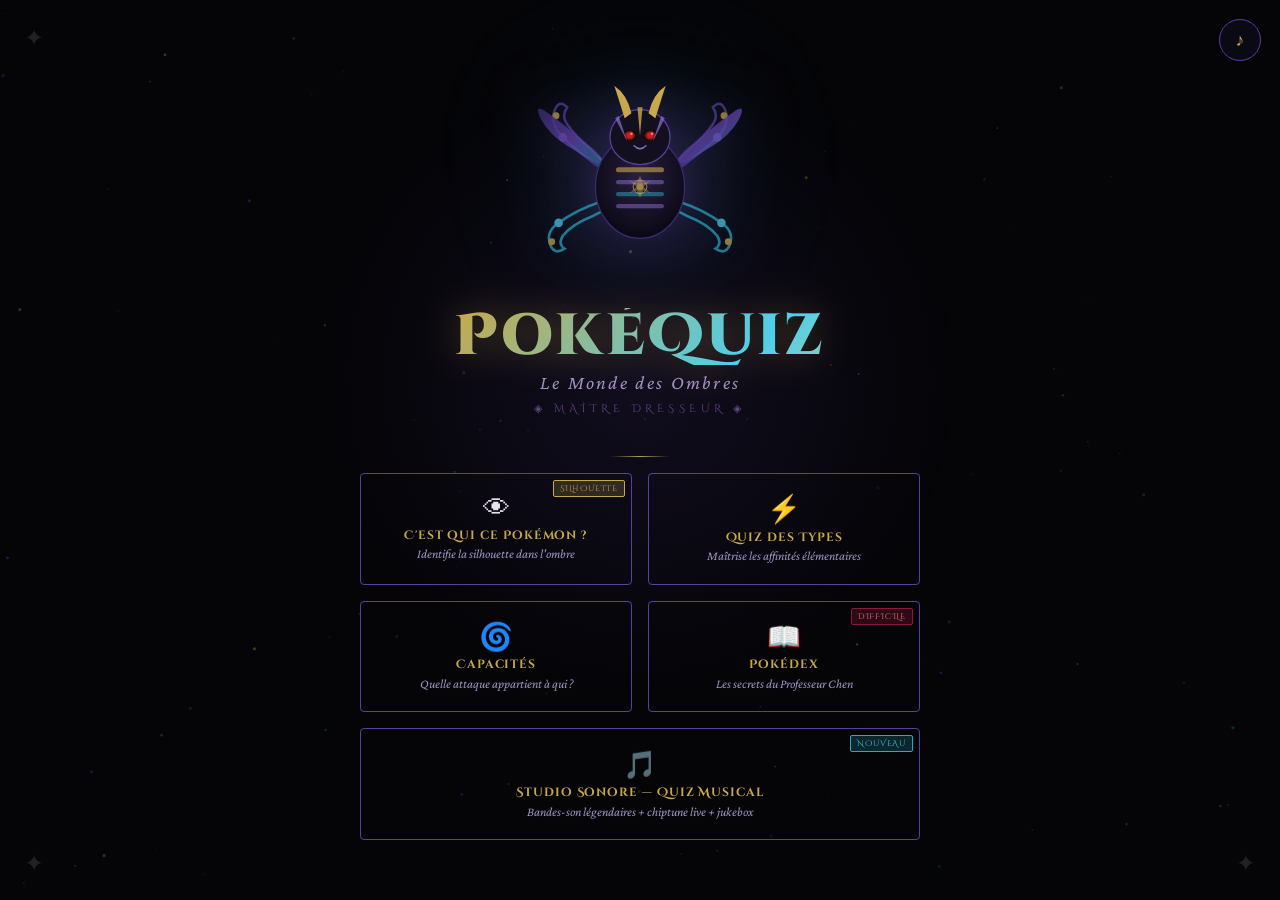
==== index.html @ bf040f32 "Ajout des records persistants (meilleurs scores en localStorage) Mémorise, par jeu et par mode, le m" ====
<!DOCTYPE html>
<html lang="fr">
<head>
<meta charset="UTF-8">
<meta name="viewport" content="width=device-width, initial-scale=1.0">
<title>PokéQuiz — Monde des Ombres</title>
<link rel="preconnect" href="https://fonts.googleapis.com"><link href="https://fonts.googleapis.com/css2?family=Cinzel+Decorative:wght@400;700;900&family=Crimson+Pro:ital,wght@0,300;0,400;0,600;1,300;1,400&display=swap" rel="stylesheet">
<style>
/* ============================================================
   PokéQuiz — Monde des Ombres · styles partagés (thème Giratina)
   ============================================================ */

:root{
  --void:#050508; --shadow-deep:#0a0a14; --shadow-mid:#121225; --shadow-light:#1e1e3a;
  --gira-gold:#c8a84b; --gira-gold-bright:#f0cc6e;
  --gira-purple:#5a3fa0; --gira-purple-bright:#8a6fd0;
  --gira-teal:#2aa8c4; --gira-teal-bright:#4fcfea;
  --gira-crimson:#8b1a3a;
  --text-primary:#e8e0f0; --text-secondary:#a090c0; --text-muted:#604880;
}
*{box-sizing:border-box;margin:0;padding:0}
body{background:var(--void);color:var(--text-primary);font-family:'Crimson Pro',Georgia,serif;overflow-x:hidden;min-height:100vh}
#void-canvas{position:fixed;inset:0;width:100%;height:100%;pointer-events:none;z-index:0;opacity:.6}
.screen{display:none;position:relative;z-index:1}
.screen.active{display:block}
a{color:var(--gira-teal-bright);text-decoration:none}

/* corners + sound toggle */
.menu-corner{position:fixed;font-size:1.5rem;opacity:.12;pointer-events:none;animation:cg 3s ease-in-out infinite;z-index:2}
@keyframes cg{0%,100%{opacity:.08}50%{opacity:.25}}
.menu-corner.tl{top:1.5rem;left:1.5rem}.menu-corner.tr{top:1.5rem;right:1.5rem;transform:scaleX(-1)}
.menu-corner.bl{bottom:1.5rem;left:1.5rem;transform:scaleY(-1)}.menu-corner.br{bottom:1.5rem;right:1.5rem;transform:scale(-1)}
.sound-toggle{position:fixed;top:1.2rem;right:1.2rem;z-index:50;background:var(--shadow-deep);border:1px solid var(--gira-purple);color:var(--gira-gold);width:42px;height:42px;border-radius:50%;cursor:pointer;font-size:1.1rem;display:flex;align-items:center;justify-content:center;transition:all .25s}
.sound-toggle:hover{border-color:var(--gira-gold);box-shadow:0 0 16px rgba(200,168,75,.3)}

/* typography helpers */
.menu-title{font-family:'Cinzel Decorative',serif;font-size:clamp(2rem,5vw,3.6rem);font-weight:900;text-align:center;position:relative;z-index:2;line-height:1;letter-spacing:.05em;background:linear-gradient(135deg,var(--gira-gold) 0%,var(--gira-teal-bright) 40%,var(--gira-gold-bright) 70%,var(--gira-purple-bright) 100%);-webkit-background-clip:text;-webkit-text-fill-color:transparent;background-clip:text;filter:drop-shadow(0 0 20px rgba(200,168,75,.4));animation:shimmer 3s linear infinite;background-size:200% 200%}
@keyframes shimmer{0%{background-position:0% 50%}50%{background-position:100% 50%}100%{background-position:0% 50%}}
.menu-subtitle{font-style:italic;font-size:1.2rem;color:var(--text-secondary);text-align:center;margin-top:.4rem;margin-bottom:.5rem;position:relative;z-index:2;letter-spacing:.12em}
.menu-runes{font-family:'Cinzel Decorative',serif;font-size:.7rem;color:var(--text-muted);letter-spacing:.4em;text-transform:uppercase;margin-bottom:1.5rem;position:relative;z-index:2;animation:rune 4s ease-in-out infinite}
@keyframes rune{0%,100%{opacity:.4}50%{opacity:.9}}
.sec-title{font-family:'Cinzel Decorative',serif;font-size:.7rem;letter-spacing:.3em;color:var(--text-muted);text-transform:uppercase;text-align:center;margin-bottom:.4rem}
.sec-head{font-family:'Cinzel Decorative',serif;font-size:clamp(1.4rem,3vw,2rem);font-weight:700;text-align:center;color:var(--text-primary);margin-bottom:.4rem}
.sec-sub{font-style:italic;color:var(--text-secondary);text-align:center;margin-bottom:1.6rem;font-size:1rem;max-width:560px;margin-left:auto;margin-right:auto}
.sep{width:60px;height:1px;background:linear-gradient(90deg,transparent,var(--gira-gold),transparent);margin:1rem auto}

/* halo */
.menu-halo{position:fixed;top:42%;left:50%;transform:translate(-50%,-50%);width:640px;height:640px;max-width:95vw;background:radial-gradient(ellipse,rgba(90,63,160,.15) 0%,rgba(5,5,8,0) 70%);pointer-events:none;z-index:0;animation:halo 4s ease-in-out infinite}
@keyframes halo{0%,100%{opacity:.6;transform:translate(-50%,-50%) scale(1)}50%{opacity:1;transform:translate(-50%,-50%) scale(1.08)}}
.float{animation:float 6s ease-in-out infinite}
@keyframes float{0%,100%{transform:translateY(0)}50%{transform:translateY(-18px)}}

/* hub menu grid */
#screen-menu{min-height:100vh;display:flex;flex-direction:column;align-items:center;justify-content:center;padding:2rem 1rem}
.giratina-wrap{position:relative;z-index:2;width:240px;height:240px;margin-bottom:.5rem;filter:drop-shadow(0 0 30px rgba(90,63,160,.5)) drop-shadow(0 0 60px rgba(42,168,196,.2))}
.menu-grid{display:grid;grid-template-columns:repeat(2,1fr);gap:1rem;width:100%;max-width:560px;position:relative;z-index:2}
.menu-btn{position:relative;display:block;background:transparent;border:1px solid var(--gira-purple);border-radius:4px;padding:1.2rem 1rem;cursor:pointer;overflow:hidden;transition:all .3s;text-align:center;color:inherit}
.menu-btn::before{content:'';position:absolute;inset:0;background:linear-gradient(135deg,var(--gira-purple),var(--gira-teal));opacity:0;transition:opacity .3s}
.menu-btn::after{content:'';position:absolute;top:0;left:-100%;width:100%;height:100%;background:linear-gradient(90deg,transparent,rgba(200,168,75,.15),transparent);transition:left .5s}
.menu-btn:hover::before{opacity:.15}.menu-btn:hover::after{left:100%}
.menu-btn:hover{border-color:var(--gira-gold);transform:translateY(-3px);box-shadow:0 8px 30px rgba(90,63,160,.4),0 0 20px rgba(200,168,75,.2)}
.menu-btn .pic{font-size:1.7rem;position:relative;z-index:1;display:block;margin-bottom:.3rem}
.menu-btn .bn{font-family:'Cinzel Decorative',serif;font-size:.72rem;font-weight:700;letter-spacing:.08em;color:var(--gira-gold);position:relative;z-index:1;display:block}
.menu-btn .bd{font-size:.8rem;color:var(--text-secondary);font-style:italic;position:relative;z-index:1;line-height:1.3;display:block;margin-top:.2rem}
.menu-btn .badge{position:absolute;top:6px;right:6px;font-family:'Cinzel Decorative',serif;font-size:.5rem;letter-spacing:.1em;padding:2px 6px;border-radius:2px;z-index:2}
.badge-new{background:rgba(200,168,75,.2);color:var(--gira-gold);border:.5px solid var(--gira-gold)}
.badge-hard{background:rgba(139,26,58,.3);color:#ff8080;border:.5px solid var(--gira-crimson)}
.badge-music{background:rgba(42,168,196,.2);color:var(--gira-teal-bright);border:.5px solid var(--gira-teal)}
.menu-rec{display:block;margin-top:.5rem;font-family:'Cinzel Decorative',serif;font-size:.55rem;letter-spacing:.05em;color:var(--gira-gold);opacity:.85;position:relative;z-index:1}
.menu-reset{margin-top:1.4rem;font-family:'Cinzel Decorative',serif;font-size:.55rem;letter-spacing:.12em;color:var(--text-muted);background:none;border:none;cursor:pointer;text-transform:uppercase;transition:color .25s}
.menu-reset:hover{color:#ff8080}

/* app container (each game) */
#app{position:relative;z-index:1}

/* start / select screen */
.start-wrap{min-height:100vh;display:flex;flex-direction:column;align-items:center;justify-content:center;padding:2rem 1rem}
.mode-cards{display:grid;grid-template-columns:repeat(auto-fit,minmax(180px,1fr));gap:1rem;width:100%;max-width:780px;margin-bottom:1.5rem}
.mode-card{background:var(--shadow-deep);border:1px solid var(--shadow-light);border-radius:6px;padding:1.4rem;cursor:pointer;transition:all .3s;text-align:center;position:relative;overflow:hidden}
.mode-card:hover{border-color:var(--gira-purple-bright);transform:translateY(-4px);box-shadow:0 10px 30px rgba(90,63,160,.4)}
.mode-card.infinite{border-color:var(--gira-gold)}.mode-card.infinite:hover{box-shadow:0 10px 30px rgba(200,168,75,.4)}
.mode-card.survie{border-color:var(--gira-crimson)}.mode-card.survie:hover{box-shadow:0 10px 30px rgba(139,26,58,.4)}
.mode-card .mi{font-size:2.2rem;margin-bottom:.4rem;display:block}
.mode-card .mn{font-family:'Cinzel Decorative',serif;font-size:.76rem;font-weight:700;color:var(--gira-gold);letter-spacing:.06em;margin-bottom:.4rem}
.mode-card .md{font-size:.85rem;color:var(--text-secondary);font-style:italic;line-height:1.4}
.mode-card .mrec{margin-top:.7rem;padding-top:.6rem;border-top:.5px solid rgba(200,168,75,.18);font-family:'Cinzel Decorative',serif;font-size:.56rem;letter-spacing:.04em;color:var(--gira-gold);opacity:.9}
.mode-card .mrec-empty{color:var(--text-muted);opacity:.7}

/* game screen */
.game-wrap{min-height:100vh;padding:1.5rem 1rem;max-width:720px;margin:0 auto}
.game-header{display:flex;align-items:center;justify-content:space-between;margin-bottom:1.2rem;padding-bottom:1rem;border-bottom:.5px solid var(--gira-purple);flex-wrap:wrap;gap:.6rem}
.back-btn{background:transparent;border:.5px solid var(--text-muted);color:var(--text-secondary);padding:.4rem .9rem;border-radius:3px;cursor:pointer;font-family:'Crimson Pro',serif;font-size:.9rem;transition:all .2s}
.back-btn:hover{border-color:var(--gira-gold);color:var(--gira-gold)}
.game-info{display:flex;gap:1.1rem;align-items:center;flex-wrap:wrap}
.chip{font-family:'Cinzel Decorative',serif;font-size:.55rem;letter-spacing:.1em;color:var(--text-secondary)}
.chip span{display:block;font-size:1.05rem;color:var(--gira-gold);margin-top:2px}
.chip.lives span{color:#ff7a7a}
.chip.timer span{color:var(--gira-teal-bright)}
.streak-badge{display:inline-flex;align-items:center;gap:.3rem;padding:.25rem .6rem;border-radius:20px;background:rgba(200,168,75,.1);border:.5px solid rgba(200,168,75,.3);font-family:'Cinzel Decorative',serif;font-size:.55rem;color:var(--gira-gold);letter-spacing:.08em}
.progress-wrap{width:100%;height:3px;background:var(--shadow-light);border-radius:2px;margin-bottom:1.4rem;overflow:hidden}
.progress-fill{height:100%;background:linear-gradient(90deg,var(--gira-purple),var(--gira-teal));border-radius:2px;transition:width .4s cubic-bezier(.4,0,.2,1)}
.progress-fill.timer{background:linear-gradient(90deg,var(--gira-teal),var(--gira-gold));transition:width 1s linear}

/* question card */
.q-card{background:var(--shadow-deep);border:1px solid var(--shadow-light);border-radius:6px;padding:2rem 1.5rem;margin-bottom:1.5rem;position:relative;overflow:hidden;animation:cardin .4s ease-out}
@keyframes cardin{from{opacity:0;transform:translateY(10px)}to{opacity:1;transform:translateY(0)}}
.q-card::before{content:'';position:absolute;top:0;left:0;right:0;height:2px;background:linear-gradient(90deg,var(--gira-purple),var(--gira-teal),var(--gira-gold))}
.q-badge{display:inline-flex;align-items:center;gap:.5rem;padding:.3rem .8rem;border-radius:3px;font-size:.72rem;font-family:'Cinzel Decorative',serif;letter-spacing:.06em;margin-bottom:1rem}
.q-tlabel{font-size:.72rem;color:var(--text-muted);font-style:italic;letter-spacing:.1em;margin-bottom:.8rem}
.q-text{font-size:1.3rem;font-weight:600;line-height:1.5;color:var(--text-primary);margin-bottom:.4rem}

/* sprite stage */
.q-sprite-stage{display:flex;align-items:center;justify-content:center;min-height:160px;margin:.6rem auto}
.q-sprite{width:160px;height:160px;object-fit:contain;image-rendering:auto;filter:drop-shadow(0 0 18px rgba(90,63,160,.6));transition:filter .6s,transform .6s}
.q-sprite.silhouette{filter:brightness(0) saturate(0) drop-shadow(0 0 14px rgba(90,63,160,.7))}
.q-sprite.reveal{animation:reveal .7s ease-out}
@keyframes reveal{0%{transform:scale(.7) rotate(-6deg);filter:brightness(2) drop-shadow(0 0 30px var(--gira-gold))}100%{transform:scale(1) rotate(0);filter:drop-shadow(0 0 18px rgba(90,63,160,.6))}}

/* music */
.music-stage{display:flex;flex-direction:column;align-items:center;gap:1rem;margin:1rem auto}
.equalizer{display:flex;align-items:flex-end;gap:4px;height:64px}
.equalizer .bar{width:6px;background:linear-gradient(to top,var(--gira-purple),var(--gira-teal-bright));border-radius:3px 3px 0 0;height:10px;transition:height .12s ease}
.play-track-btn{background:transparent;border:1px solid var(--gira-teal);color:var(--gira-teal-bright);padding:.5rem 1.2rem;border-radius:4px;cursor:pointer;font-family:'Cinzel Decorative',serif;font-size:.65rem;letter-spacing:.12em;transition:all .25s}
.play-track-btn:hover{background:rgba(42,168,196,.1);box-shadow:0 0 16px rgba(42,168,196,.3)}

/* answers */
.answers-grid{display:grid;grid-template-columns:1fr 1fr;gap:.8rem}
.answer-btn{background:var(--shadow-mid);border:1px solid var(--shadow-light);border-radius:4px;padding:.9rem 1rem;cursor:pointer;text-align:left;transition:all .25s;font-family:'Crimson Pro',serif;font-size:1rem;color:var(--text-primary);position:relative;overflow:hidden}
.answer-btn .al{font-family:'Cinzel Decorative',serif;font-size:.6rem;color:var(--text-muted);display:block;margin-bottom:3px;letter-spacing:.1em}
.answer-btn:hover:not(:disabled){border-color:var(--gira-purple-bright);background:rgba(90,63,160,.15);transform:translateY(-2px);box-shadow:0 4px 20px rgba(90,63,160,.3)}
.answer-btn.correct{border-color:var(--gira-teal);background:rgba(42,168,196,.15);box-shadow:0 0 20px rgba(42,168,196,.4)}
.answer-btn.wrong{border-color:var(--gira-crimson);background:rgba(139,26,58,.2);box-shadow:0 0 20px rgba(139,26,58,.3)}
.answer-btn:disabled{cursor:default}

/* hint + feedback + next */
.hint-row{margin-top:1rem;display:flex;justify-content:center}
.hint-btn{background:transparent;border:1px dashed var(--gira-purple-bright);color:var(--gira-purple-bright);padding:.45rem 1rem;border-radius:4px;cursor:pointer;font-family:'Cinzel Decorative',serif;font-size:.6rem;letter-spacing:.1em;transition:all .25s}
.hint-btn:hover{background:rgba(138,111,208,.12)}
.hint-text{margin-top:.8rem;text-align:center;font-style:italic;color:var(--gira-purple-bright);font-size:.95rem}
.feedback{min-height:50px;padding:1rem;border-radius:4px;margin-top:1rem;display:none;animation:cardin .3s ease-out}
.feedback.correct{display:block;background:rgba(42,168,196,.08);border:1px solid rgba(42,168,196,.3);color:var(--gira-teal-bright)}
.feedback.wrong{display:block;background:rgba(139,26,58,.08);border:1px solid rgba(139,26,58,.3);color:#ff9090}
.feedback .fl{font-family:'Cinzel Decorative',serif;font-size:.62rem;letter-spacing:.15em;margin-bottom:.4rem;display:block}
.feedback .ft{font-size:.95rem;line-height:1.5}
.next-btn{display:none;width:100%;margin-top:1rem;background:transparent;border:1px solid var(--gira-gold);color:var(--gira-gold);padding:.8rem;border-radius:4px;cursor:pointer;font-family:'Cinzel Decorative',serif;font-size:.72rem;letter-spacing:.15em;transition:all .25s}
.next-btn:hover{background:rgba(200,168,75,.1);box-shadow:0 0 20px rgba(200,168,75,.2)}

/* results */
.results-wrap{min-height:100vh;display:flex;flex-direction:column;align-items:center;justify-content:center;padding:2rem 1rem;text-align:center}
.orb{width:140px;height:140px;border-radius:50%;border:2px solid var(--gira-gold);display:flex;flex-direction:column;align-items:center;justify-content:center;margin:0 auto 1.5rem;animation:orb 2s ease-in-out infinite;box-shadow:0 0 40px rgba(200,168,75,.3),inset 0 0 30px rgba(90,63,160,.3)}
@keyframes orb{0%,100%{box-shadow:0 0 40px rgba(200,168,75,.3),inset 0 0 30px rgba(90,63,160,.3)}50%{box-shadow:0 0 60px rgba(200,168,75,.5),inset 0 0 40px rgba(90,63,160,.5)}}
.orb .big{font-family:'Cinzel Decorative',serif;font-size:2.6rem;font-weight:900;color:var(--gira-gold-bright);line-height:1}
.orb .sub{font-size:.65rem;color:var(--text-muted);letter-spacing:.15em;font-family:'Cinzel Decorative',serif}
.res-title{font-family:'Cinzel Decorative',serif;font-size:1.5rem;font-weight:700;color:var(--text-primary);margin-bottom:.5rem}
.res-flavor{font-style:italic;color:var(--text-secondary);font-size:1rem;margin-bottom:2rem;max-width:420px}
.res-break{display:flex;gap:1.8rem;justify-content:center;margin-bottom:2rem;flex-wrap:wrap}
.bi{text-align:center}.bi .num{font-family:'Cinzel Decorative',serif;font-size:1.8rem;display:block}
.bi .lbl{font-size:.7rem;color:var(--text-muted);letter-spacing:.12em;font-family:'Cinzel Decorative',serif}
.rec-new{display:inline-block;font-family:'Cinzel Decorative',serif;font-size:.5rem;letter-spacing:.06em;color:var(--gira-gold);vertical-align:middle}
.rec-line{font-size:.85rem;color:var(--text-secondary);font-style:italic;margin:-1rem 0 1.8rem;max-width:480px;line-height:1.5}
.rec-bravo{color:var(--gira-gold-bright);font-family:'Cinzel Decorative',serif;font-style:normal;font-size:.7rem;letter-spacing:.08em;animation:rune 1.6s ease-in-out infinite}
.res-btns{display:flex;gap:.8rem;flex-wrap:wrap;justify-content:center}
.res-btn{padding:.8rem 1.6rem;border-radius:4px;cursor:pointer;font-family:'Cinzel Decorative',serif;font-size:.62rem;letter-spacing:.12em;transition:all .25s;text-decoration:none;display:inline-block}
.res-btn.primary{background:var(--gira-purple);border:1px solid var(--gira-purple-bright);color:var(--text-primary)}
.res-btn.primary:hover{background:var(--gira-purple-bright);box-shadow:0 0 20px rgba(138,111,208,.5)}
.res-btn.secondary{background:transparent;border:1px solid var(--text-muted);color:var(--text-secondary)}
.res-btn.secondary:hover{border-color:var(--gira-gold);color:var(--gira-gold)}

/* sparkles */
.sparkles{position:fixed;inset:0;pointer-events:none;z-index:100}
.sparkle{position:absolute;width:4px;height:4px;border-radius:50%;animation:spk .8s ease-out forwards}
@keyframes spk{0%{transform:scale(1) translate(0,0);opacity:1}100%{transform:scale(0) translate(var(--tx),var(--ty));opacity:0}}

/* type chips (type game) */
.type-chip{display:inline-block;padding:.25rem .7rem;border-radius:20px;font-size:.7rem;font-family:'Cinzel Decorative',serif;letter-spacing:.05em;margin:.15rem}
.type-ref{max-width:560px;margin:0 auto 1rem;text-align:center;line-height:2}

/* jukebox (music game) */
.jukebox{display:flex;flex-wrap:wrap;gap:.6rem;justify-content:center;margin:1rem auto;max-width:520px}
.juke-btn{background:var(--shadow-mid);border:1px solid var(--gira-purple);color:var(--text-primary);padding:.5rem 1rem;border-radius:4px;cursor:pointer;font-family:'Cinzel Decorative',serif;font-size:.6rem;letter-spacing:.08em;transition:all .25s}
.juke-btn:hover{border-color:var(--gira-teal);color:var(--gira-teal-bright)}
.juke-btn.active{border-color:var(--gira-gold);color:var(--gira-gold);box-shadow:0 0 14px rgba(200,168,75,.25)}

@media (max-width:520px){.answers-grid{grid-template-columns:1fr}.menu-grid{grid-template-columns:1fr;max-width:320px}}
</style>
</head>
<body>
<div id="screen-menu" class="screen active">
  <div class="menu-halo"></div>
  <div class="giratina-wrap float">
    <svg viewBox="0 0 280 280" xmlns="http://www.w3.org/2000/svg">
      <defs>
        <radialGradient id="gg" cx="50%" cy="50%" r="50%"><stop offset="0%" stop-color="#5a3fa0" stop-opacity=".3"/><stop offset="100%" stop-color="#050508" stop-opacity="0"/></radialGradient>
        <radialGradient id="bg" cx="50%" cy="40%" r="60%"><stop offset="0%" stop-color="#2a2040"/><stop offset="100%" stop-color="#0a0814"/></radialGradient>
        <linearGradient id="wg" x1="0%" y1="0%" x2="100%" y2="100%"><stop offset="0%" stop-color="#3a2a70"/><stop offset="50%" stop-color="#5a3fa0"/><stop offset="100%" stop-color="#2aa8c4" stop-opacity=".5"/></linearGradient>
      </defs>
      <ellipse cx="140" cy="155" rx="90" ry="70" fill="url(#gg)"/>
      <g opacity=".7">
        <path d="M100 130 Q70 110 50 90 Q35 75 40 60 Q45 45 55 55 Q48 65 55 75 Q65 90 85 105 Q100 120 105 135" fill="none" stroke="#5a3fa0" stroke-width="3" stroke-linecap="round"/>
        <circle cx="50" cy="90" r="5" fill="#8a6fd0"/><circle cx="42" cy="65" r="4" fill="#c8a84b"/>
        <path d="M180 130 Q210 110 230 90 Q245 75 240 60 Q235 45 225 55 Q232 65 225 75 Q215 90 195 105 Q180 120 175 135" fill="none" stroke="#5a3fa0" stroke-width="3" stroke-linecap="round"/>
        <circle cx="230" cy="90" r="5" fill="#8a6fd0"/><circle cx="238" cy="65" r="4" fill="#c8a84b"/>
        <path d="M95 165 Q65 175 45 190 Q30 200 35 215 Q40 228 52 220 Q44 215 50 205 Q60 192 85 182 Q105 173 108 163" fill="none" stroke="#2aa8c4" stroke-width="3" stroke-linecap="round"/>
        <circle cx="45" cy="190" r="5" fill="#4fcfea"/><circle cx="37" cy="212" r="4" fill="#c8a84b"/>
        <path d="M185 165 Q215 175 235 190 Q250 200 245 215 Q240 228 228 220 Q236 215 230 205 Q220 192 195 182 Q175 173 172 163" fill="none" stroke="#2aa8c4" stroke-width="3" stroke-linecap="round"/>
        <circle cx="235" cy="190" r="5" fill="#4fcfea"/><circle cx="243" cy="212" r="4" fill="#c8a84b"/>
      </g>
      <path d="M100 120 Q60 80 30 60 Q15 50 25 70 Q35 88 55 100 Q80 115 105 130" fill="url(#wg)" opacity=".8"/>
      <path d="M180 120 Q220 80 250 60 Q265 50 255 70 Q245 88 225 100 Q200 115 175 130" fill="url(#wg)" opacity=".8"/>
      <ellipse cx="140" cy="148" rx="52" ry="60" fill="url(#bg)"/>
      <ellipse cx="140" cy="148" rx="52" ry="60" fill="none" stroke="#3a2a70" stroke-width="1.5"/>
      <rect x="112" y="125" width="56" height="6" rx="3" fill="#c8a84b" opacity=".6"/>
      <rect x="112" y="140" width="56" height="5" rx="2.5" fill="#8a6fd0" opacity=".5"/>
      <rect x="112" y="154" width="56" height="5" rx="2.5" fill="#2aa8c4" opacity=".5"/>
      <rect x="112" y="168" width="56" height="5" rx="2.5" fill="#8a6fd0" opacity=".5"/>
      <ellipse cx="140" cy="90" rx="35" ry="32" fill="#12101e"/>
      <ellipse cx="140" cy="90" rx="35" ry="32" fill="none" stroke="#5a3fa0" stroke-width="1.5"/>
      <path d="M122 68 Q115 45 110 30 Q125 40 130 62" fill="#c8a84b"/>
      <path d="M158 68 Q165 45 170 30 Q155 40 150 62" fill="#c8a84b"/>
      <ellipse cx="128" cy="88" rx="9" ry="7" fill="#1a0a08"/><ellipse cx="152" cy="88" rx="9" ry="7" fill="#1a0a08"/>
      <ellipse cx="128" cy="88" rx="6" ry="5" fill="#8b1a1a"/><ellipse cx="152" cy="88" rx="6" ry="5" fill="#8b1a1a"/>
      <ellipse cx="128" cy="88" rx="3.5" ry="3" fill="#cc2020"/><ellipse cx="152" cy="88" rx="3.5" ry="3" fill="#cc2020"/>
      <circle cx="130" cy="86" r="1.5" fill="#ff8080"/><circle cx="154" cy="86" r="1.5" fill="#ff8080"/>
      <path d="M133 100 Q140 107 147 100" fill="none" stroke="#8a6fd0" stroke-width="1.5" stroke-linecap="round"/>
      <path d="M140 88 L137 55 L143 55 Z" fill="#c8a84b" opacity=".8"/>
      <path d="M155 95 L165 65 L169 68 Z" fill="#8a6fd0" opacity=".7"/>
      <path d="M125 95 L115 65 L111 68 Z" fill="#8a6fd0" opacity=".7"/>
      <circle cx="140" cy="148" r="8" fill="none" stroke="#c8a84b" stroke-width="1" opacity=".8"/>
      <circle cx="140" cy="148" r="4" fill="#c8a84b" opacity=".6"/>
      <path d="M136 144 L140 135 L144 144 L153 140 L144 148 L153 156 L144 152 L140 161 L136 152 L127 156 L136 148 L127 140 Z" fill="#c8a84b" opacity=".4"/>
    </svg>
  </div>
  <h1 class="menu-title">PokéQuiz</h1>
  <p class="menu-subtitle">Le Monde des Ombres</p>
  <div class="menu-runes">&#9672; Maître Dresseur &#9672;</div>
  <div class="sep"></div>
  <div class="menu-grid">
    <a class="menu-btn" href="jeu-silhouette.html"><span class="badge badge-new">SILHOUETTE</span><span class="pic">&#128065;</span><span class="bn">C'est qui ce Pokémon ?</span><span class="bd">Identifie la silhouette dans l'ombre</span></a>
    <a class="menu-btn" href="jeu-types.html"><span class="pic">&#9889;</span><span class="bn">Quiz des Types</span><span class="bd">Maîtrise les affinités élémentaires</span></a>
    <a class="menu-btn" href="jeu-capacites.html"><span class="pic">&#127744;</span><span class="bn">Capacités</span><span class="bd">Quelle attaque appartient à qui ?</span></a>
    <a class="menu-btn" href="jeu-pokedex.html"><span class="badge badge-hard">DIFFICILE</span><span class="pic">&#128214;</span><span class="bn">Pokédex</span><span class="bd">Les secrets du Professeur Chen</span></a>
    <a class="menu-btn" href="jeu-musique.html" style="grid-column:1 / -1"><span class="badge badge-music">NOUVEAU</span><span class="pic">&#127925;</span><span class="bn">Studio Sonore — Quiz Musical</span><span class="bd">Bandes-son légendaires + chiptune live + jukebox</span></a>
  </div>
</div>
<script>
/* ============================================================
   PokéQuiz — Monde des Ombres · couche partagée
   Données, audio chiptune, particules, helpers, moteur de quiz
   ============================================================ */

/* ---------- décor commun (corners + particules + bouton son) ---------- */
(function decor(){
  function add(){
    if(!document.querySelector('.menu-corner')){
      ['tl','tr','bl','br'].forEach(p=>{const d=document.createElement('div');d.className='menu-corner '+p;d.innerHTML='&#10022;';document.body.appendChild(d);});
    }
    if(!document.getElementById('void-canvas')){
      const c=document.createElement('canvas');c.id='void-canvas';document.body.prepend(c);
    }
    if(!document.getElementById('sparkles')){
      const s=document.createElement('div');s.className='sparkles';s.id='sparkles';document.body.appendChild(s);
    }
    if(!document.getElementById('sound-toggle')){
      const b=document.createElement('button');b.className='sound-toggle';b.id='sound-toggle';b.title='Activer/couper le son';b.innerHTML='&#9834;';
      document.body.appendChild(b);
      b.addEventListener('click',()=>{const on=!Audio8.isEnabled();Audio8.setEnabled(on);b.innerHTML=on?'&#9834;':'&#128263;';b.style.opacity=on?'1':'.5';});
    }
    initParticles();
  }
  function initParticles(){
    const c=document.getElementById('void-canvas');if(!c)return;const x=c.getContext('2d');let P=[];
    function rs(){c.width=innerWidth;c.height=innerHeight;}rs();addEventListener('resize',rs);
    for(let i=0;i<110;i++)P.push({x:Math.random()*innerWidth,y:Math.random()*innerHeight,r:Math.random()*1.5+.2,vx:(Math.random()-.5)*.15,vy:(Math.random()-.5)*.15,a:Math.random()*.5+.1,col:Math.random()>.6?'#5a3fa0':Math.random()>.5?'#2aa8c4':'#c8a84b'});
    (function loop(){x.clearRect(0,0,c.width,c.height);P.forEach(p=>{p.x+=p.vx;p.y+=p.vy;if(p.x<0)p.x=c.width;if(p.x>c.width)p.x=0;if(p.y<0)p.y=c.height;if(p.y>c.height)p.y=0;x.beginPath();x.arc(p.x,p.y,p.r,0,7);x.fillStyle=p.col;x.globalAlpha=p.a;x.fill();});x.globalAlpha=1;requestAnimationFrame(loop);})();
  }
  if(document.readyState==='loading')document.addEventListener('DOMContentLoaded',add);else add();
})();

/* ============================================================
   AUDIO — synthé chiptune (mélodies ORIGINALES, Web Audio API)
   ============================================================ */
const Audio8=(function(){
  let ctx=null,master=null,enabled=true,loopTimer=null,playing=null;
  const N={C3:130.81,D3:146.83,E3:164.81,F3:174.61,G3:196,A3:220,B3:246.94,
    C4:261.63,D4:293.66,E4:329.63,F4:349.23,G4:392,A4:440,B4:493.88,
    C5:523.25,D5:587.33,E5:659.25,F5:698.46,G5:783.99,A5:880,B5:987.77,R:0};
  function init(){if(ctx)return;const AC=window.AudioContext||window.webkitAudioContext;ctx=new AC();master=ctx.createGain();master.gain.value=.16;master.connect(ctx.destination);}
  function tone(f,start,dur,type,vol){if(!f)return;const o=ctx.createOscillator(),g=ctx.createGain();o.type=type||'square';o.frequency.value=f;g.gain.setValueAtTime(0,start);g.gain.linearRampToValueAtTime(vol||.5,start+.01);g.gain.exponentialRampToValueAtTime(.001,start+dur);o.connect(g);g.connect(master);o.start(start);o.stop(start+dur+.02);}
  const SONGS={
    distortion:{mood:"Monde Distorsion (mystérieux)",tempo:.16,
      lead:[["A3",1],["C4",1],["E4",1],["A4",1],["G4",1],["E4",1],["C4",2],["F3",1],["A3",1],["C4",1],["F4",1],["E4",1],["C4",1],["A3",2],["G3",1],["B3",1],["D4",1],["G4",1],["F4",1],["D4",1],["B3",2],["E4",1],["D4",1],["C4",1],["B3",1],["A3",2],["R",1]],
      bass:[["A3",2],["A3",2],["F3",2],["F3",2],["G3",2],["G3",2],["E3",2],["E3",2]]},
    route:{mood:"Route (exploration)",tempo:.13,
      lead:[["C5",1],["E5",1],["G5",1],["E5",1],["C5",1],["D5",1],["E5",2],["F5",1],["E5",1],["D5",1],["C5",1],["D5",2],["R",1],["G4",1],["A4",1],["B4",1],["C5",1],["D5",1],["E5",1],["C5",2],["G5",2],["R",1]],
      bass:[["C4",2],["G3",2],["A3",2],["F3",2],["C4",2],["G3",2],["C4",2],["G3",2]]},
    battle:{mood:"Combat (tension)",tempo:.11,
      lead:[["E4",1],["E4",1],["E5",1],["R",1],["E4",1],["C5",1],["B4",1],["A4",1],["G4",1],["A4",1],["B4",1],["C5",2],["D5",1],["E5",1],["F5",1],["E5",1],["D5",2]],
      bass:[["E3",1],["E3",1],["A3",1],["A3",1],["G3",1],["G3",1],["C4",1],["C4",1]]},
    town:{mood:"Village paisible",tempo:.18,
      lead:[["G4",2],["A4",1],["B4",1],["C5",2],["B4",1],["A4",1],["G4",2],["E4",2],["F4",1],["G4",1],["A4",2],["G4",2],["R",1],["C5",2],["B4",1],["G4",1],["A4",2],["F4",2]],
      bass:[["C4",2],["E3",2],["F3",2],["G3",2],["C4",2],["G3",2]]},
    legendary:{mood:"Pokémon Légendaire (épique)",tempo:.14,
      lead:[["A3",1],["E4",1],["A4",1],["B4",1],["C5",2],["B4",1],["A4",1],["E4",2],["F4",1],["A4",1],["C5",1],["D5",1],["E5",2],["D5",1],["C5",1],["B4",2],["A4",1],["G4",1],["A4",3]],
      bass:[["A3",1],["A3",1],["F3",1],["F3",1],["G3",1],["G3",1],["E3",1],["E3",1],["A3",2]]}
  };
  function playSong(name,loop){
    if(!enabled)return;init();if(ctx.state==='suspended')ctx.resume();
    const s=SONGS[name];if(!s)return;stopLoop();
    const t0=ctx.currentTime+.05,T=s.tempo;let t=t0;
    s.lead.forEach(([n,b])=>{tone(N[n],t,T*b*.95,'square',.5);t+=T*b;});
    const dur=t-t0;let tb=t0,total=0;s.bass.forEach(([n,b])=>total+=b);const u=dur/total;
    s.bass.forEach(([n,b])=>{tone(N[n],tb,u*b*.9,'triangle',.42);tb+=u*b;});
    playing=name;
    if(loop)loopTimer=setTimeout(()=>playSong(name,true),dur*1000);
  }
  function stopLoop(){if(loopTimer){clearTimeout(loopTimer);loopTimer=null;}playing=null;}
  function jingleGood(){if(!enabled)return;init();if(ctx.state==='suspended')ctx.resume();const t=ctx.currentTime;tone(N.C5,t,.08,'square',.5);tone(N.E5,t+.08,.08,'square',.5);tone(N.G5,t+.16,.18,'square',.5);}
  function jingleBad(){if(!enabled)return;init();if(ctx.state==='suspended')ctx.resume();const t=ctx.currentTime;tone(N.E4,t,.1,'sawtooth',.4);tone(N.C4,t+.1,.22,'sawtooth',.4);}
  function click(){if(!enabled)return;init();if(ctx.state==='suspended')ctx.resume();tone(660,ctx.currentTime,.05,'square',.28);}
  function setEnabled(v){enabled=v;if(!v)stopLoop();}
  function songMood(name){return SONGS[name]?SONGS[name].mood:"";}
  function songList(){return Object.keys(SONGS);}
  return {playSong,stopLoop,jingleGood,jingleBad,click,setEnabled,isEnabled:()=>enabled,nowPlaying:()=>playing,songMood,songList};
})();

/* ============================================================
   DONNÉES
   ============================================================ */
const TYPES=["Normal","Feu","Eau","Électrik","Plante","Glace","Combat","Poison","Sol","Vol","Psy","Insecte","Roche","Spectre","Dragon","Ténèbres","Acier","Fée"];

/* table d'efficacité offensive : type attaquant -> types contre lesquels il est SUPER efficace */
const SUPER_EFFECTIVE={
  "Normal":[], "Feu":["Plante","Glace","Insecte","Acier"], "Eau":["Feu","Sol","Roche"],
  "Électrik":["Eau","Vol"], "Plante":["Eau","Sol","Roche"], "Glace":["Plante","Sol","Vol","Dragon"],
  "Combat":["Normal","Glace","Roche","Ténèbres","Acier"], "Poison":["Plante","Fée"],
  "Sol":["Feu","Électrik","Poison","Roche","Acier"], "Vol":["Plante","Combat","Insecte"],
  "Psy":["Combat","Poison"], "Insecte":["Plante","Psy","Ténèbres"], "Roche":["Feu","Glace","Vol","Insecte"],
  "Spectre":["Psy","Spectre"], "Dragon":["Dragon"], "Ténèbres":["Psy","Spectre"],
  "Acier":["Glace","Roche","Fée"], "Fée":["Combat","Dragon","Ténèbres"]
};

function typeColor(t){const m={Normal:"#9099a1",Feu:"#e0603c",Eau:"#4f8fda","Électrik":"#e8c84f",Plante:"#5fbf57",Glace:"#6fd0d8",Combat:"#c44a4a",Poison:"#a868c0",Sol:"#d0a85a",Vol:"#7fafe0",Psy:"#e06a90",Insecte:"#9fb84a",Roche:"#b8a868",Spectre:"#7a5fb0",Dragon:"#6a5fd8","Ténèbres":"#6a5a55",Acier:"#7fa8b8","Fée":"#e8a0c8"};return m[t]||"#8a6fd0";}

/* 41 Pokémon : name, slug(EN pour Showdown), id(dex pour fallback), type, region, weak, moves, sig, lore */
const ROSTER=[
  {name:"Mimiqui",slug:"mimikyu",id:778,fav:true,type:["Spectre","Fée"],region:"Alola",weak:["Spectre","Acier"],moves:["Ombre Portée","Tour Rapide","Feu Follet","Étreinte"],sig:"Tour Rapide",lore:"Se cache sous un déguisement en tissu imitant Pikachu. D'une solitude extrême, il se déguise pour se faire des amis ; voir ce qu'il y a dessous serait fatal."},
  {name:"Nymphali",slug:"sylveon",id:700,fav:true,type:["Fée"],region:"Kalos",weak:["Poison","Acier"],moves:["Tonnerre de Fée","Câlinerie","Voile Aurore","Vibrato"],sig:"Tonnerre de Fée",lore:"Évolution Fée d'Évoli, obtenue par affection. Il enroule ses appendices rubanés autour du bras de son Dresseur et diffuse une aura apaisante."},
  {name:"Exagide",slug:"aegislash",id:681,fav:true,type:["Spectre","Acier"],region:"Kalos",weak:["Feu","Sol","Spectre","Ténèbres"],moves:["Lame Sainte","Bouclier Royal","Ombre Portée","Tête de Fer"],sig:"Bouclier Royal",lore:"Pokémon Épée Royale. Il alterne entre Forme Parade (défense) et Forme Assaut (attaque). On dit qu'il détecte ceux qui ont l'âme d'un roi."},
  {name:"Gallame",slug:"gallade",id:475,fav:true,type:["Psy","Combat"],region:"Sinnoh",weak:["Spectre","Vol","Fée"],moves:["Lame Sainte","Tranche Psycho","Close Combat","Danse-Lames"],sig:"Lame Sainte",lore:"Chevalier courtois qui transforme ses coudes en lames acérées. Il protège ceux qui lui sont chers et lit les pensées de son adversaire pour anticiper ses coups."},
  {name:"Dracaufeu",slug:"charizard",id:6,type:["Feu","Vol"],region:"Kanto",weak:["Roche","Eau","Électrik"],moves:["Lance-Flammes","Déflagration","Vol","Crocs Feu"],sig:"Déflagration",lore:"Crache un feu si chaud qu'il fait fondre presque tout. Sa flamme caudale s'intensifie quand il a vécu de rudes combats."},
  {name:"Rayquaza",slug:"rayquaza",id:384,type:["Dragon","Vol"],region:"Hoenn",weak:["Glace","Dragon","Fée","Roche"],moves:["Draco-Météore","Ouragan","Dracogriffe","Ascension"],sig:"Ascension",lore:"Vit dans la couche d'ozone depuis des centaines de millions d'années. Il apaise les conflits entre Groudon et Kyogre."},
  {name:"Pikachu",slug:"pikachu",id:25,type:["Électrik"],region:"Kanto",weak:["Sol"],moves:["Tonnerre","Vive-Attaque","Queue de Fer","Cage-Éclair"],sig:"Tonnerre",lore:"Stocke de l'électricité dans ses joues. Lorsque plusieurs se rassemblent, leur décharge peut provoquer des orages."},
  {name:"Évoli",slug:"eevee",id:133,type:["Normal"],region:"Kanto",weak:["Combat"],moves:["Vive-Attaque","Charge","Câlinerie","Morsure"],sig:"Vive-Attaque",lore:"Patrimoine génétique instable qui lui permet d'évoluer en de nombreuses formes selon son environnement."},
  {name:"Bulbizarre",slug:"bulbasaur",id:1,type:["Plante","Poison"],region:"Kanto",weak:["Feu","Psy","Vol","Glace"],moves:["Fouet Lianes","Tranch'Herbe","Vampigraine","Lance-Soleil"],sig:"Vampigraine",lore:"Possède une graine plantée sur le dos à la naissance, qui grandit en puisant l'énergie du soleil."},
  {name:"Salamèche",slug:"charmander",id:4,type:["Feu"],region:"Kanto",weak:["Eau","Sol","Roche"],moves:["Flammèche","Griffe","Crocs Feu","Lance-Flammes"],sig:"Flammèche",lore:"La flamme au bout de sa queue indique son humeur. Elle vacille quand il s'amuse, flambe quand il s'énerve."},
  {name:"Carapuce",slug:"squirtle",id:7,type:["Eau"],region:"Kanto",weak:["Plante","Électrik"],moves:["Pistolet à O","Repli","Hydrocanon","Morsure"],sig:"Pistolet à O",lore:"Sa carapace ne sert pas qu'à se protéger : sa forme arrondie et ses rainures réduisent la résistance dans l'eau."},
  {name:"Florizarre",slug:"venusaur",id:3,type:["Plante","Poison"],region:"Kanto",weak:["Feu","Psy","Vol","Glace"],moves:["Lance-Soleil","Vampigraine","Bomb-Beurk","Synthèse"],sig:"Lance-Soleil",lore:"La fleur sur son dos libère un parfum apaisant. Elle se pare de couleurs vives lorsqu'elle absorbe assez de lumière."},
  {name:"Tortank",slug:"blastoise",id:9,type:["Eau"],region:"Kanto",weak:["Plante","Électrik"],moves:["Hydrocanon","Surf","Laser Glace","Morsure"],sig:"Hydrocanon",lore:"Les canons de sa carapace tirent des jets d'eau capables de transpercer le béton à grande distance."},
  {name:"Mewtwo",slug:"mewtwo",id:150,type:["Psy"],region:"Kanto",weak:["Insecte","Spectre","Ténèbres"],moves:["Psyko","Aurasphère","Ball'Ombre","Plénitude"],sig:"Psyko",lore:"Créé par manipulation génétique à partir de Mew. Son cœur est aussi froid que ses pouvoirs psychiques sont dévastateurs."},
  {name:"Mew",slug:"mew",id:151,type:["Psy"],region:"Kanto",weak:["Insecte","Spectre","Ténèbres"],moves:["Psyko","Métronome","Vibra-Soul","Aéropique"],sig:"Métronome",lore:"On dit qu'il possède l'ADN de tous les Pokémon. Extrêmement rare, il n'apparaît qu'à de très rares élus."},
  {name:"Ronflex",slug:"snorlax",id:143,type:["Normal"],region:"Kanto",weak:["Combat"],moves:["Plaquage","Repos","Bâillement","Hyper Voix"],sig:"Repos",lore:"Ne fait que manger et dormir. Il lui faut 400 kg de nourriture par jour avant de s'endormir n'importe où."},
  {name:"Lucario",slug:"lucario",id:448,type:["Combat","Acier"],region:"Sinnoh",weak:["Feu","Combat","Sol"],moves:["Aurasphère","Close Combat","Vitesse Extrême","Os Barrage"],sig:"Aurasphère",lore:"Perçoit l'aura de tous les êtres vivants. Il peut ainsi lire dans les pensées et anticiper les mouvements à 1 km."},
  {name:"Dracolosse",slug:"dragonite",id:149,type:["Dragon","Vol"],region:"Kanto",weak:["Glace","Dragon","Fée","Roche"],moves:["Ouragan","Dracogriffe","Vitesse Extrême","Danse Draco"],sig:"Ouragan",lore:"Réputé bienveillant, il guide vers la côte les marins et les navires pris dans la tempête."},
  {name:"Ectoplasma",slug:"gengar",id:94,type:["Spectre","Poison"],region:"Kanto",weak:["Sol","Psy","Spectre","Ténèbres"],moves:["Ball'Ombre","Bomb-Beurk","Léchouille","Hypnose"],sig:"Ball'Ombre",lore:"Tapi dans l'ombre, il guette ses proies. On dit que le frisson soudain dans le dos signale sa présence."},
  {name:"Magicarpe",slug:"magikarp",id:129,type:["Eau"],region:"Kanto",weak:["Plante","Électrik"],moves:["Trempette","Charge","Plaquage"],sig:"Trempette",lore:"Réputé pour sa faiblesse et son inutilité. Pourtant, après bien des épreuves, il évolue en un monstre redoutable."},
  {name:"Léviator",slug:"gyarados",id:130,type:["Eau","Vol"],region:"Kanto",weak:["Électrik","Roche"],moves:["Cascade","Danse Draco","Plaquage","Hyper Voix"],sig:"Cascade",lore:"D'un tempérament féroce et destructeur, il est connu pour raser des villes entières lorsque sa colère s'éveille."},
  {name:"Aquali",slug:"vaporeon",id:134,type:["Eau"],region:"Kanto",weak:["Plante","Électrik"],moves:["Hydrocanon","Surf","Laser Glace","Bulles d'O"],sig:"Surf",lore:"Ses cellules ressemblant à celles de l'eau lui permettent de se fondre dans la surface et de devenir invisible."},
  {name:"Voltali",slug:"jolteon",id:135,type:["Électrik"],region:"Kanto",weak:["Sol"],moves:["Tonnerre","Cage-Éclair","Vive-Attaque","Dard-Nuée"],sig:"Cage-Éclair",lore:"Quand il est en colère ou effrayé, ses poils se hérissent comme des aiguilles qu'il projette sur l'ennemi."},
  {name:"Pyroli",slug:"flareon",id:136,type:["Feu"],region:"Kanto",weak:["Eau","Sol","Roche"],moves:["Lance-Flammes","Crocs Feu","Vive-Attaque","Boutefeu"],sig:"Boutefeu",lore:"Sa poche de feu interne peut atteindre 900 °C. Il y stocke l'air qu'il inhale pour cracher des flammes."},
  {name:"Métamorph",slug:"ditto",id:132,type:["Normal"],region:"Kanto",weak:["Combat"],moves:["Morphing"],sig:"Morphing",lore:"Capable de copier la structure cellulaire de n'importe quelle cible pour se transformer parfaitement en elle."},
  {name:"Tyranocif",slug:"tyranitar",id:248,type:["Roche","Ténèbres"],region:"Johto",weak:["Combat","Sol","Insecte","Acier","Eau","Plante","Fée"],moves:["Éboulement","Séisme","Vibrobscur","Danse Draco"],sig:"Éboulement",lore:"Si puissant qu'il peut faire s'effondrer des montagnes pour s'y bâtir un nid. Sa carapace résiste à tout."},
  {name:"Goupix",slug:"vulpix",id:37,type:["Feu"],region:"Kanto",weak:["Eau","Sol","Roche"],moves:["Flammèche","Feu Follet","Roue de Feu","Vive-Attaque"],sig:"Feu Follet",lore:"À la naissance il n'a qu'une queue blanche, qui se divise en six et se réchauffe à mesure qu'il grandit."},
  {name:"Feunard",slug:"ninetales",id:38,type:["Feu"],region:"Kanto",weak:["Eau","Sol","Roche"],moves:["Lance-Flammes","Feu Follet","Rayon Psy","Danse Flammes"],sig:"Danse Flammes",lore:"Doté de neuf queues et d'une vie quasi millénaire. La légende dit qu'il maudit quiconque ose toucher sa fourrure."},
  {name:"Noctali",slug:"umbreon",id:197,type:["Ténèbres"],region:"Johto",weak:["Combat","Insecte","Fée"],moves:["Vibrobscur","Morsure","Ball'Ombre","Repos"],sig:"Vibrobscur",lore:"Évolution d'Évoli liée à la lune. Ses anneaux brillent dans le noir et il crache un venin lorsqu'il est menacé."},
  {name:"Carchacrok",slug:"garchomp",id:445,type:["Dragon","Sol"],region:"Sinnoh",weak:["Glace","Dragon","Fée"],moves:["Dracogriffe","Séisme","Draco-Météore","Danse Draco"],sig:"Dracogriffe",lore:"File à la vitesse d'un jet. Ses écailles aérodynamiques fendent l'air et ses ailes lui font fendre les cieux."},
  {name:"Métalosse",slug:"metagross",id:376,type:["Acier","Psy"],region:"Hoenn",weak:["Feu","Sol","Spectre","Ténèbres"],moves:["Comète Poing","Psyko","Séisme","Plénitude"],sig:"Comète Poing",lore:"Né de la fusion de deux Métang, il possède quatre cerveaux : sa puissance de calcul dépasse celle d'un super-ordinateur."},
  {name:"Drattak",slug:"salamence",id:373,type:["Dragon","Vol"],region:"Hoenn",weak:["Glace","Dragon","Fée","Roche"],moves:["Draco-Météore","Lance-Flammes","Dracogriffe","Danse Draco"],sig:"Draco-Météore",lore:"À force de rêver de voler, il a fini par développer des ailes. Quand il s'emporte, il crache du feu en planant."},
  {name:"Absol",slug:"absol",id:359,type:["Ténèbres"],region:"Hoenn",weak:["Combat","Insecte","Fée"],moves:["Tranche-Nuit","Danse-Lames","Coup Bas","Lame de Roc"],sig:"Tranche-Nuit",lore:"Surnommé le Pokémon Désastre car il apparaît avant les catastrophes — à tort accusé de les provoquer."},
  {name:"Togekiss",slug:"togekiss",id:468,type:["Fée","Vol"],region:"Sinnoh",weak:["Électrik","Glace","Roche","Acier","Poison"],moves:["Lame d'Air","Éclat Magique","Aurasphère","Machination"],sig:"Éclat Magique",lore:"Évite les zones de conflit et de discorde. On dit qu'il n'apparaît que dans les pays en paix, en partageant ses dons."},
  {name:"Amphinobi",slug:"greninja",id:658,type:["Eau","Ténèbres"],region:"Kalos",weak:["Plante","Électrik","Combat","Insecte","Fée"],moves:["Shuriken de Glace","Hydrocanon","Tranche-Nuit","Ombre Portée"],sig:"Shuriken de Glace",lore:"Ninja aquatique d'une vitesse fulgurante. Il façonne des shurikens d'eau compressée et se fond dans son environnement."},
  {name:"Zoroark",slug:"zoroark",id:571,type:["Ténèbres"],region:"Unys",weak:["Combat","Insecte","Fée"],moves:["Vibrobscur","Tranche-Nuit","Lance-Flammes","Machination"],sig:"Vibrobscur",lore:"Maître de l'illusion, il peut créer des décors entiers pour tromper l'œil humain et protéger les siens."},
  {name:"Lokhlass",slug:"lapras",id:131,type:["Eau","Glace"],region:"Kanto",weak:["Combat","Roche","Plante","Électrik"],moves:["Laser Glace","Surf","Chant Mélodieux","Plaquage"],sig:"Laser Glace",lore:"Doux et intelligent, il transporte volontiers les gens sur son dos en traversant les mers en chantant."},
  {name:"Lugia",slug:"lugia",id:249,type:["Psy","Vol"],region:"Johto",weak:["Spectre","Ténèbres","Roche","Électrik","Glace"],moves:["Aéroblast","Psyko","Ultralaser","Plénitude"],sig:"Aéroblast",lore:"Gardien des mers, il sommeille au fond des abysses. Un seul battement de ses ailes peut déclencher une tempête de 40 jours."},
  {name:"Ho-Oh",slug:"ho-oh",id:250,type:["Feu","Vol"],region:"Johto",weak:["Eau","Électrik","Roche"],moves:["Feu Sacré","Aéropique","Rugissement","Danse Flammes"],sig:"Feu Sacré",lore:"Son plumage arc-en-ciel brille de sept couleurs selon l'angle. On dit qu'un bonheur éternel attend qui l'aperçoit."},
  {name:"Roucarnage",slug:"pidgeot",id:18,type:["Normal","Vol"],region:"Kanto",weak:["Électrik","Roche","Glace"],moves:["Cru-Aile","Tornade","Vive-Attaque","Ouragan"],sig:"Cru-Aile",lore:"Vole à Mach 2 à la recherche de proies. Ses ailes splendides et puissantes soulèvent de véritables bourrasques."},
  {name:"Alakazam",slug:"alakazam",id:65,type:["Psy"],region:"Kanto",weak:["Insecte","Spectre","Ténèbres"],moves:["Psyko","Téléport","Vibration Psy","Plénitude"],sig:"Psyko",lore:"Son QI dépasserait les 5000. Il se souvient de tout ce qui lui est arrivé depuis sa naissance et calcule plus vite qu'un ordinateur."}
];
const ALL_NAMES=ROSTER.map(p=>p.name);
const PLAYABLE=ROSTER.filter(p=>p.type);

/* banque musicale (faits, sûrs) */
const MUSIC_BANK=[
  {q:"Qui a composé la bande-son des tout premiers jeux Pokémon (Rouge/Vert/Bleu, 1996) ?",correct:"Junichi Masuda",wrong:["Koji Kondo","Nobuo Uematsu","Toby Fox"],fb:"Junichi Masuda, membre fondateur de Game Freak, a composé la musique des jeux d'origine — souvent avec très peu de mémoire disponible sur Game Boy."},
  {q:"Quelle ville de Kanto est célèbre pour son thème inquiétant et dissonant ?",correct:"Lavanville",wrong:["Bourg Palette","Carmin sur Mer","Azuria"],fb:"Le thème de Lavanville (Lavender Town) est resté culte pour son ambiance lugubre, en lien avec la Tour Pokémon et ses fantômes."},
  {q:"Quel créateur d'Undertale a composé un thème de combat pour Pokémon Épée et Bouclier ?",correct:"Toby Fox",wrong:["Junichi Masuda","Go Ichinose","Shota Kageyama"],fb:"Toby Fox, créateur d'Undertale, a composé un thème de combat pour Épée/Bouclier."},
  {q:"Quel petit jingle joue lorsqu'on soigne ses Pokémon ?",correct:"Le thème du Centre Pokémon",wrong:["Le thème d'arène","La fanfare de victoire","Le thème de la Route 1"],fb:"La courte mélodie du Centre Pokémon, qui accompagne le soin, est l'un des jingles les plus reconnaissables de la série."},
  {q:"Quel signal sonore se superpose à la musique quand les PV de votre Pokémon sont bas ?",correct:"Le bip d'alerte de PV faibles",wrong:["Le thème de la Ligue","Le thème du Vélo","Le générique de fin"],fb:"Le célèbre bip strident des PV dans le rouge a stressé des générations de joueurs."},
  {q:"Quelle activité possède un thème entraînant très apprécié à Kanto et Johto ?",correct:"Le Vélo",wrong:["La pêche","La capture","Le change d'objet"],fb:"Le thème du Vélo, rythmé et joyeux, est l'un des morceaux les plus appréciés des fans."},
  {q:"La fanfare jouée après une victoire de combat s'appelle communément… ?",correct:"La fanfare de victoire",wrong:["L'hymne de la Ligue","Le thème du Champion","La marche du Conseil 4"],fb:"Cette courte fanfare, jouée à la fin de chaque combat gagné, est un signal de récompense emblématique."},
  {q:"Quel adversaire bénéficie en général de la musique la plus épique d'un jeu Pokémon ?",correct:"Le Maître de la Ligue (Champion)",wrong:["Le premier dresseur Insecte","Un Pêcheur","Le vendeur de la Boutique"],fb:"Le combat contre le Maître de la Ligue est traditionnellement souligné par le thème le plus grandiose du jeu."},
  {q:"Sur quelle console les contraintes sonores des premiers thèmes étaient-elles les plus fortes ?",correct:"La Game Boy",wrong:["La Nintendo Switch","La Nintendo DS","La GameCube"],fb:"La Game Boy ne disposait que de quelques canaux audio, ce qui a façonné le style chiptune des premières musiques."},
  {q:"Quel studio développe les jeux Pokémon principaux et leurs musiques ?",correct:"Game Freak",wrong:["HAL Laboratory","Intelligent Systems","Square Enix"],fb:"Game Freak développe la série principale ; sa petite équipe maison signe la plupart des bandes-son."},
  {q:"Le thème de combat contre quel type d'adversaire est distinct de celui des dresseurs ?",correct:"Les Pokémon sauvages",wrong:["Les soigneuses","Les marchands","Les passants"],fb:"Les combats contre les Pokémon sauvages ont leur propre thème, différent des combats de dresseurs."},
  {q:"Quelle équipe maléfique de Kanto possède son propre thème menaçant ?",correct:"La Team Rocket",wrong:["La Team Galaxie","La Team Aqua","La Team Plasma"],fb:"La Team Rocket, antagoniste de la première génération, a droit à un thème reconnaissable dans ses repaires."},
  {q:"Comment qualifie-t-on le style sonore rétro des premières musiques Pokémon ?",correct:"Le chiptune (8-bit)",wrong:["L'orchestral symphonique","Le jazz be-bop","La synthwave"],fb:"Le chiptune désigne la musique générée par les puces sonores des vieilles consoles, au son typiquement 8-bit."},
  {q:"Quel élément musical accompagne souvent l'apparition d'un Pokémon légendaire ?",correct:"Un thème solennel et dramatique propre au légendaire",wrong:["Le jingle du Centre Pokémon","Le thème du Vélo","La musique du Casino"],fb:"Les légendaires ont fréquemment leur propre thème, plus grave, soulignant l'enjeu de la rencontre."},
  {q:"Les bandes-son modernes (Switch) utilisent davantage… ?",correct:"Des arrangements orchestraux/instrumentaux",wrong:["Uniquement du 8-bit pur","Du silence total","Des bruitages seuls"],fb:"Avec les consoles récentes, les musiques se sont enrichies d'arrangements orchestraux tout en gardant des clins d'œil chiptune."},
  {q:"Dans la plupart des jeux, quel lieu a une musique calme de petit village de départ ?",correct:"Le bourg natal du joueur",wrong:["La Ligue Pokémon","La grotte finale","Le repaire de l'équipe ennemie"],fb:"Le village de départ du héros a typiquement un thème paisible qui pose l'ambiance du début d'aventure."},
  {q:"Comment appelle-t-on le bref motif sonore qui retentit quand un Pokémon apparaît au combat ?",correct:"Le cri du Pokémon",wrong:["La fanfare de niveau","Le thème de la zone","Le bip de menu"],fb:"Chaque espèce possède un cri distinct ; sur Game Boy, ces cris étaient de courts effets sonores synthétisés."},
  {q:"Quel moment de jeu déclenche en général une courte fanfare ascendante de récompense ?",correct:"La montée de niveau / l'obtention d'un badge",wrong:["L'entrée dans une grotte","Le fait de marcher dans l'herbe","L'ouverture du sac"],fb:"Les fanfares ascendantes marquent les récompenses : montée de niveau, badge d'arène, objet rare obtenu."}
];

/* ============================================================
   HELPERS
   ============================================================ */
const shuffle=a=>[...a].sort(()=>Math.random()-.5);
const rand=a=>a[Math.floor(Math.random()*a.length)];
function otherNames(ex,n=3){return shuffle(ALL_NAMES.filter(x=>x!==ex)).slice(0,n);}
function escapeHtml(s){return String(s).replace(/&/g,"&amp;").replace(/</g,"&lt;").replace(/>/g,"&gt;").replace(/"/g,"&quot;").replace(/'/g,"&#39;");}
function decodeHtml(s){const t=document.createElement("textarea");t.innerHTML=s;return t.value;}
function spriteHTML(p,silhouette){
  const ani="https://play.pokemonshowdown.com/sprites/ani/"+p.slug+".gif";
  const home="https://raw.githubusercontent.com/PokeAPI/sprites/master/sprites/pokemon/other/home/"+p.id+".png";
  const art="https://raw.githubusercontent.com/PokeAPI/sprites/master/sprites/pokemon/other/official-artwork/"+p.id+".png";
  return '<img class="q-sprite'+(silhouette?" silhouette":"")+'" alt="'+escapeHtml(p.name)+'" src="'+ani+'" data-home="'+home+'" data-art="'+art+'" data-step="0" '+
    'onerror="var s=this.dataset.step;if(s===\'0\'){this.dataset.step=\'1\';this.src=this.dataset.home;}else if(s===\'1\'){this.dataset.step=\'2\';this.src=this.dataset.art;}else{this.style.display=\'none\';}">';
}
function spawnSparkles(el){
  const r=el.getBoundingClientRect(),cx=r.left+r.width/2,cy=r.top+r.height/2,cont=document.getElementById("sparkles");if(!cont)return;
  for(let i=0;i<14;i++){const sp=document.createElement("div");sp.className="sparkle";const a=(i/14)*Math.PI*2,d=40+Math.random()*50;
    sp.style.cssText="left:"+cx+"px;top:"+cy+"px;--tx:"+Math.cos(a)*d+"px;--ty:"+Math.sin(a)*d+"px;background:"+(Math.random()>.5?"#c8a84b":"#4fcfea")+";animation-delay:"+Math.random()*.2+"s;";
    cont.appendChild(sp);setTimeout(()=>sp.remove(),1000);}
}

/* ============================================================
   RECORDS — meilleurs scores persistants (localStorage)
   Identifie le jeu par le nom de fichier de la page (jeu-silhouette…).
   ============================================================ */
const GAMEKEY=(function(){try{return ((location.pathname.split("/").pop()||"index").replace(/\.html?$/i,""))||"index";}catch(e){return "index";}})();
const Records=(function(){
  const KEY="pokequiz_records_v1";
  function load(){try{return JSON.parse(localStorage.getItem(KEY))||{};}catch(e){return {};}}
  function save(o){try{localStorage.setItem(KEY,JSON.stringify(o));}catch(e){}}
  function get(game,mode){const o=load();return (o[game]&&o[game][mode])||null;}
  /* enregistre une partie ; renvoie le record courant, les drapeaux "nouveau record" et l'ancien record */
  function submit(game,mode,s){
    const o=load();o[game]=o[game]||{};
    const prev=o[game][mode]||{score:0,best:0,pct:0,plays:0};
    const isNew={score:s.score>(prev.score||0),streak:s.best>(prev.best||0),pct:s.pct>(prev.pct||0)};
    o[game][mode]={
      score:Math.max(prev.score||0,s.score),
      best:Math.max(prev.best||0,s.best),
      pct:Math.max(prev.pct||0,s.pct),
      plays:(prev.plays||0)+1
    };
    save(o);
    return {rec:o[game][mode],isNew,prev};
  }
  /* meilleure précision tous modes confondus pour un jeu (pour le menu) */
  function bestPct(game){const o=load();if(!o[game])return null;let m=null;Object.keys(o[game]).forEach(k=>{const v=o[game][k];if(v&&typeof v.pct==="number"&&(m===null||v.pct>m))m=v.pct;});return m;}
  function clearAll(){try{localStorage.removeItem(KEY);}catch(e){}}
  return {get,submit,bestPct,clearAll,load};
})();

/* ============================================================
   MOTEUR DE QUIZ réutilisable
   GAME = { title, subtitle, ambiance, difficulties:[...], makeQuestion(), hints }
   difficulties: tableau de clés parmi DIFFS, ou objets custom
   ============================================================ */
const DIFFS={
  sprint:{key:"sprint",icon:"&#9889;",label:"Sprint",desc:"10 questions, rapide",n:10},
  defi:{key:"defi",icon:"&#128293;",label:"Défi",desc:"20 questions",n:20},
  marathon:{key:"marathon",icon:"&#128142;",label:"Marathon",desc:"50 questions",n:50},
  infini:{key:"infini",icon:"&#8734;",label:"Infini",desc:"Sans fin — joue jusqu'à abandonner",n:0,cls:"infinite"},
  survie:{key:"survie",icon:"&#10084;",label:"Survie",desc:"3 vies · 12s par question",n:0,lives:3,timer:12,cls:"survie"}
};

const Quiz=(function(){
  let G=null;
  let st={};
  let timerInt=null;

  function mount(gameConfig){
    G=gameConfig;
    G.difficulties=(G.difficulties||["sprint","defi","marathon","infini"]).map(d=>typeof d==="string"?DIFFS[d]:d);
    const app=document.getElementById("app");
    app.innerHTML=
      // start
      '<div id="q-start" class="screen active"><div class="start-wrap">'+
        '<p class="sec-title">'+(G.eyebrow||"Choisis ton épreuve")+'</p>'+
        '<h1 class="sec-head">'+G.title+'</h1>'+
        '<p class="sec-sub">'+(G.subtitle||"")+'</p>'+
        (G.intro||"")+
        '<div class="sep"></div>'+
        '<div class="mode-cards" id="q-modes"></div>'+
        '<a class="res-btn secondary" href="index.html">&#8592; Menu principal</a>'+
      '</div></div>'+
      // game
      '<div id="q-game" class="screen"><div class="game-wrap">'+
        '<div class="game-header">'+
          '<button class="back-btn" id="q-quit">&#8592; Quitter</button>'+
          '<div class="game-info" id="q-info"></div>'+
        '</div>'+
        '<div class="progress-wrap"><div class="progress-fill" id="q-progress" style="width:0%"></div></div>'+
        '<div id="q-area"></div>'+
      '</div></div>'+
      // results
      '<div id="q-results" class="screen"><div class="results-wrap">'+
        '<div class="orb"><span class="big" id="q-pct">0%</span><span class="sub">PRÉCISION</span></div>'+
        '<h2 class="res-title" id="q-rtitle"></h2><p class="res-flavor" id="q-rflavor"></p>'+
        '<div class="sep"></div>'+
        '<div class="res-break" id="q-break"></div>'+
        '<p class="rec-line" id="q-recline"></p>'+
        '<div class="res-btns">'+
          '<button class="res-btn primary" id="q-replay">Rejouer</button>'+
          '<button class="res-btn secondary" id="q-change">Changer de mode</button>'+
          '<a class="res-btn secondary" href="index.html">Menu</a>'+
        '</div>'+
      '</div></div>';

    const modes=document.getElementById("q-modes");
    G.difficulties.forEach(d=>{
      const c=document.createElement("div");c.className="mode-card"+(d.cls?(" "+d.cls):"");c.dataset.mode=d.key;
      c.innerHTML='<span class="mi">'+d.icon+'</span><p class="mn">'+d.label+'</p><p class="md">'+d.desc+'</p><p class="mrec"></p>';
      c.addEventListener("click",()=>{Audio8.click();start(d);});
      modes.appendChild(c);
    });
    document.getElementById("q-quit").addEventListener("click",quit);
    document.getElementById("q-replay").addEventListener("click",()=>{Audio8.click();start(st.diff);});
    document.getElementById("q-change").addEventListener("click",()=>{Audio8.click();Audio8.stopLoop();showS("q-start");});
    refreshModeRecords();
  }

  /* met à jour la ligne de record sous chaque carte de mode (rejoue les valeurs sauvegardées) */
  function refreshModeRecords(){
    document.querySelectorAll("#q-modes .mode-card").forEach(c=>{
      const el=c.querySelector(".mrec");if(!el)return;
      const r=Records.get(GAMEKEY,c.dataset.mode);
      if(r&&r.plays){el.className="mrec";el.innerHTML='&#9670; Record&#8201;: '+r.score+' pts &middot; '+r.pct+'% &middot; s&eacute;rie '+r.best;}
      else{el.className="mrec mrec-empty";el.innerHTML='&#9670; Aucun record &mdash; à toi de jouer';}
    });
  }

  function showS(id){document.querySelectorAll("#app .screen").forEach(s=>s.classList.remove("active"));document.getElementById(id).classList.add("active");if(id==="q-start")refreshModeRecords();scrollTo(0,0);}

  function start(d){
    st={diff:d,total:d.n===0?Infinity:d.n,infinite:d.n===0,lives:d.lives||0,maxLives:d.lives||0,
        timer:d.timer||0,score:0,streak:0,best:0,i:0,wrong:0,answered:false,hintUsed:false};
    if(G.ambiance)Audio8.playSong(G.ambiance,true);
    showS("q-game");
    render();
  }

  function quit(){
    if(st.i>0){
      if(st.infinite||st.lives){ if(confirm("Terminer la partie et voir ton score ?")) return results(); return; }
      if(!confirm("Abandonner cette partie ? Tes progrès seront perdus."))return;
    }
    Audio8.stopLoop();showS("q-start");
  }

  function render(){
    clearTimer();
    st.answered=false;st.hintUsed=false;
    const q=G.makeQuestion(st);
    st.current=q;

    // header info
    const info=document.getElementById("q-info");
    let h="";
    h+='<div class="chip">QUESTION<span>'+(st.infinite?("&#8734; "+(st.i+1)):((st.i+1)+"/"+st.total))+'</span></div>';
    h+='<div class="chip">SCORE<span>'+st.score+'</span></div>';
    if(st.maxLives)h+='<div class="chip lives">VIES<span>'+("&#10084;".repeat(st.lives)||"—")+'</span></div>';
    if(st.timer)h+='<div class="chip timer">TEMPS<span id="q-time">'+st.timer+'</span></div>';
    if(st.streak>=3)h+='<div class="streak-badge">&#128293; '+st.streak+' série&#8201;!</div>';
    info.innerHTML=h;

    // progress
    const pg=document.getElementById("q-progress");
    if(st.infinite){pg.className="progress-fill";pg.style.width=((st.i%20)/20*100)+"%";}
    else{pg.className="progress-fill";pg.style.width=(st.i/st.total*100)+"%";}

    // body
    const answers=q.answers.map((a,i)=>'<button class="answer-btn" data-val="'+escapeHtml(a)+'"><span class="al">'+["A","B","C","D","E"][i]+'</span>'+escapeHtml(a)+'</button>').join("");
    const hintRow=(G.hints&&q.hint)?'<div class="hint-row"><button class="hint-btn" id="q-hint">&#128161; Indice</button></div><div class="hint-text" id="q-hinttext" style="display:none"></div>':"";
    document.getElementById("q-area").innerHTML=
      '<div class="q-card">'+(q.badge||"")+
        '<p class="q-tlabel">'+(q.tlabel||"")+'</p>'+
        '<p class="q-text">'+q.text+'</p>'+(q.media||"")+
      '</div>'+
      '<div class="answers-grid" id="q-answers">'+answers+'</div>'+hintRow+
      '<div class="feedback" id="q-feedback"></div>'+
      '<button class="next-btn" id="q-next"></button>';

    document.querySelectorAll("#q-answers .answer-btn").forEach(b=>b.addEventListener("click",()=>choose(b)));
    document.getElementById("q-next").addEventListener("click",next);
    if(G.hints&&q.hint){document.getElementById("q-hint").addEventListener("click",useHint);}
    if(q.onMounted)q.onMounted(q);
    if(st.timer)startTimer();
  }

  function startTimer(){
    let t=st.timer;const el=document.getElementById("q-time");
    const pg=document.getElementById("q-progress");pg.className="progress-fill timer";pg.style.width="100%";
    timerInt=setInterval(()=>{
      t--;if(el)el.textContent=t;pg.style.width=(t/st.timer*100)+"%";
      if(t<=0){clearTimer();timeout();}
    },1000);
  }
  function clearTimer(){if(timerInt){clearInterval(timerInt);timerInt=null;}}

  function useHint(){
    if(st.answered||st.hintUsed)return;st.hintUsed=true;
    const ht=document.getElementById("q-hinttext");ht.style.display="block";ht.textContent=st.current.hint;
    document.getElementById("q-hint").disabled=true;Audio8.click();
  }

  function lockAnswers(){
    document.querySelectorAll("#q-answers .answer-btn").forEach(b=>{
      b.disabled=true;if(decodeHtml(b.dataset.val)===st.current.correct)b.classList.add("correct");
    });
  }

  function timeout(){
    if(st.answered)return;st.answered=true;
    lockAnswers();
    st.streak=0;st.wrong++;if(st.maxLives)st.lives--;
    const fb=document.getElementById("q-feedback");
    fb.className="feedback wrong";
    fb.innerHTML='<span class="fl">&#10022; Temps écoulé</span><span class="ft">'+st.current.fbw+'</span>';
    Audio8.jingleBad();
    finishTurn();
  }

  function choose(btn){
    if(st.answered)return;st.answered=true;clearTimer();
    const q=st.current;const ok=decodeHtml(btn.dataset.val)===q.correct;
    lockAnswers();
    const fb=document.getElementById("q-feedback");
    if(ok){
      btn.classList.add("correct");
      if(!st.hintUsed)st.score++;else st.score++; // l'indice n'enlève pas le point, juste la "perfection"
      st.streak++;st.best=Math.max(st.best,st.streak);
      fb.className="feedback correct";
      fb.innerHTML='<span class="fl">&#10022; Correct&#8201;!'+(st.hintUsed?" (avec indice)":"")+'</span><span class="ft">'+q.fbc+'</span>';
      Audio8.jingleGood();spawnSparkles(btn);
      const sp=document.querySelector("#q-area .q-sprite");if(sp){sp.classList.remove("silhouette");sp.classList.add("reveal");}
    }else{
      btn.classList.add("wrong");st.streak=0;st.wrong++;if(st.maxLives)st.lives--;
      fb.className="feedback wrong";
      fb.innerHTML='<span class="fl">&#10022; Incorrect</span><span class="ft">'+q.fbw+'</span>';
      Audio8.jingleBad();
      const sp=document.querySelector("#q-area .q-sprite");if(sp){sp.classList.remove("silhouette");}
    }
    finishTurn();
  }

  function finishTurn(){
    document.getElementById("q-info").querySelector(".chip span").innerHTML=st.infinite?("&#8734; "+(st.i+1)):((st.i+1)+"/"+st.total);
    const lv=document.querySelector("#q-info .lives span");if(lv)lv.innerHTML="&#10084;".repeat(st.lives)||"—";
    const nb=document.getElementById("q-next");
    if(st.maxLives&&st.lives<=0){nb.textContent="Game Over → résultats →";}
    else nb.textContent=(!st.infinite&&st.i+1>=st.total)?"Voir les résultats →":"Question suivante →";
    nb.style.display="block";
  }

  function next(){
    Audio8.click();
    if(st.maxLives&&st.lives<=0)return results();
    st.i++;
    if(!st.infinite&&st.i>=st.total)return results();
    render();
  }

  function results(){
    clearTimer();Audio8.stopLoop();
    const denom=Math.max(1,(st.score+st.wrong));
    const pct=Math.round(st.score/denom*100);
    document.getElementById("q-pct").textContent=pct+"%";
    const t=tier(pct);
    document.getElementById("q-rtitle").textContent=t[0];
    document.getElementById("q-rflavor").textContent=t[1];

    /* enregistre la partie et récupère les drapeaux "nouveau record" */
    const sub=Records.submit(GAMEKEY,st.diff.key,{score:st.score,best:st.best,pct:pct});
    const star=f=>f?' <span class="rec-new">&#9733; Record</span>':'';

    document.getElementById("q-break").innerHTML=
      '<div class="bi"><span class="num" style="color:var(--gira-teal-bright)">'+st.score+'</span><span class="lbl">Correct'+star(sub.isNew.score)+'</span></div>'+
      '<div class="bi"><span class="num" style="color:#ff8080">'+st.wrong+'</span><span class="lbl">Raté</span></div>'+
      '<div class="bi"><span class="num" style="color:var(--gira-gold)">'+st.best+'</span><span class="lbl">Meilleure série'+star(sub.isNew.streak)+'</span></div>';

    /* ligne de record persistant (mémoire du mode joué) */
    const rec=sub.rec,rl=document.getElementById("q-recline");
    if(rl){
      const fresh=sub.isNew.score||sub.isNew.streak||sub.isNew.pct;
      rl.innerHTML=(fresh?'<span class="rec-bravo">&#9733; Nouveau record&#8201;!</span> ':'')+
        '&#9670; Meilleur en '+st.diff.label+'&#8201;: '+rec.score+' pts &middot; '+rec.pct+'% de précision &middot; série '+rec.best+' &middot; '+rec.plays+' partie'+(rec.plays>1?'s':'');
    }
    showS("q-results");
  }
  function tier(p){
    if(p>=90)return ["Maître Pokémon","Giratina lui-même s'incline devant ta connaissance légendaire."];
    if(p>=70)return ["Dresseur Expert","Une maîtrise digne d'un Champion d'Arène."];
    if(p>=50)return ["Dresseur Confirmé","Continue ton voyage, la Ligue Pokémon t'attend."];
    if(p>=30)return ["Jeune Dresseur","Retourne t'entraîner — l'aventure ne fait que commencer."];
    return ["Néophyte du Vide","Giratina t'invite à explorer le Monde Distorsion davantage…"];
  }

  return {mount,DIFFS};
})();

/* badge helper pour les jeux à sprite */
function pkmnBadge(p,hidden){
  if(!p)return "";
  const c=typeColor(p.type[0]);
  return '<div class="q-badge" style="background:'+c+'22;color:'+c+';border:.5px solid '+c+'55;">'+(hidden?"? ? ?":escapeHtml(p.name))+'</div>';
}
function soundBadge(){return '<div class="q-badge" style="background:rgba(42,168,196,.13);color:var(--gira-teal-bright);border:.5px solid rgba(42,168,196,.4);">&#127925; Bande-son</div>';}
function typeBadge(label){return '<div class="q-badge" style="background:rgba(200,168,75,.13);color:var(--gira-gold);border:.5px solid rgba(200,168,75,.4);">&#9889; '+label+'</div>';}
</script>

<script>
/* annotation des records sur les tuiles du menu + reset */
(function menuRecords(){
  document.querySelectorAll(".menu-grid .menu-btn").forEach(function(a){
    var href=a.getAttribute("href")||"";var key=href.replace(/.html?$/i,"");
    var p=Records.bestPct(key);
    if(p!==null){var s=document.createElement("span");s.className="menu-rec";s.innerHTML="&#9670; Meilleure pr&eacute;cision&#8201;: "+p+"%";a.appendChild(s);}
  });
  var grid=document.querySelector(".menu-grid");
  if(grid&&!document.getElementById("menu-reset")){
    var raw=Records.load();if(!Object.keys(raw).length)return;
    var b=document.createElement("button");b.id="menu-reset";b.className="menu-reset";b.innerHTML="&#9851; R&eacute;initialiser les records";
    b.addEventListener("click",function(){if(confirm("Effacer tous tes records enregistrés ?")){Records.clearAll();location.reload();}});
    grid.parentNode.appendChild(b);
  }
})();
</script>
</body>
</html>
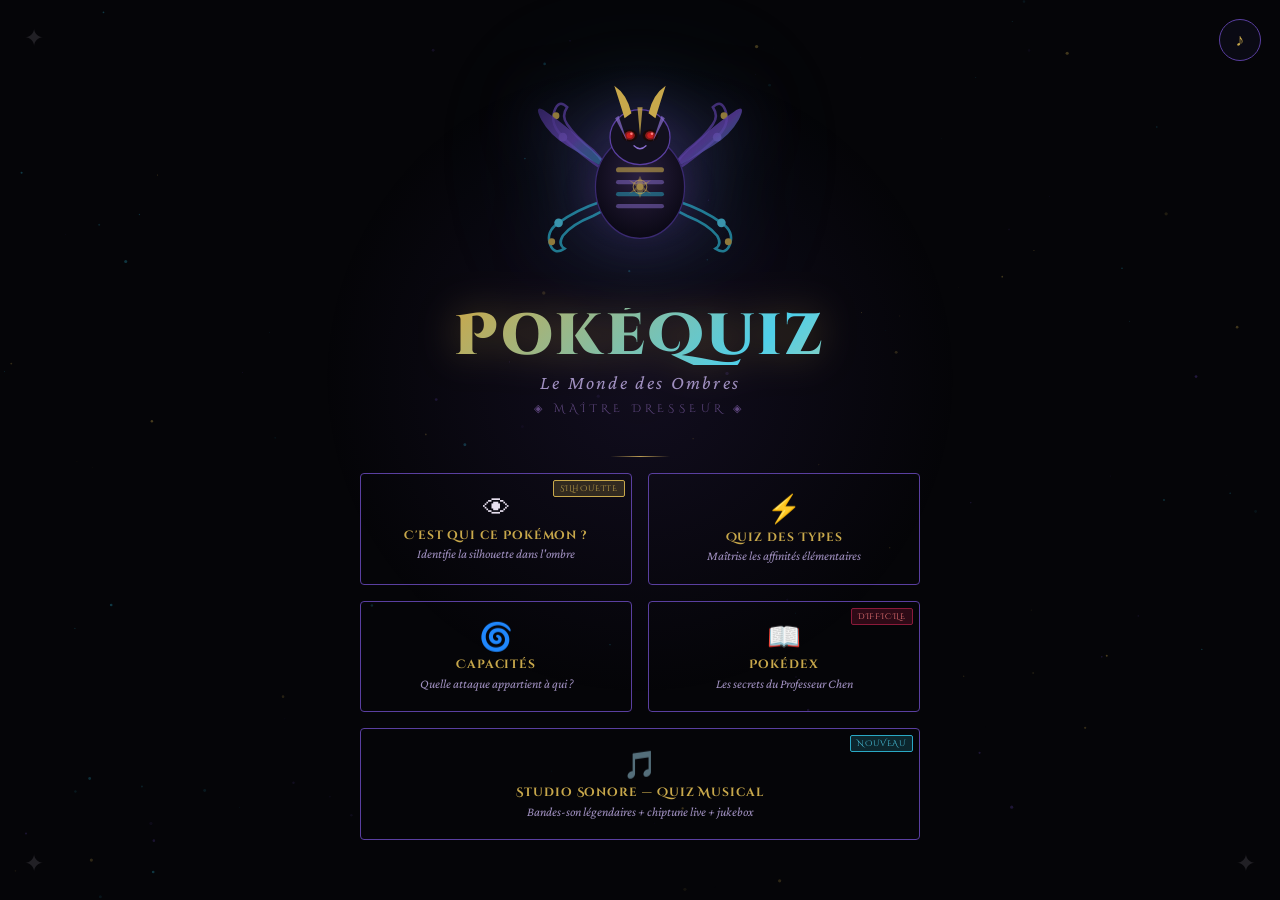
==== commit 3e8c7fcb: "Menu : sprite 3D animé de Giratina (Forme Originelle) à la place du SVG Le hub affiche désormais le " ====
--- a/index.html
+++ b/index.html
@@ -53,6 +53,7 @@
 /* hub menu grid */
 #screen-menu{min-height:100vh;display:flex;flex-direction:column;align-items:center;justify-content:center;padding:2rem 1rem}
 .giratina-wrap{position:relative;z-index:2;width:240px;height:240px;margin-bottom:.5rem;filter:drop-shadow(0 0 30px rgba(90,63,160,.5)) drop-shadow(0 0 60px rgba(42,168,196,.2))}
+.giratina-sprite{width:100%;height:100%;object-fit:contain;image-rendering:auto}
 .menu-grid{display:grid;grid-template-columns:repeat(2,1fr);gap:1rem;width:100%;max-width:560px;position:relative;z-index:2}
 .menu-btn{position:relative;display:block;background:transparent;border:1px solid var(--gira-purple);border-radius:4px;padding:1.2rem 1rem;cursor:pointer;overflow:hidden;transition:all .3s;text-align:center;color:inherit}
 .menu-btn::before{content:'';position:absolute;inset:0;background:linear-gradient(135deg,var(--gira-purple),var(--gira-teal));opacity:0;transition:opacity .3s}
@@ -188,7 +189,8 @@
 <div id="screen-menu" class="screen active">
   <div class="menu-halo"></div>
   <div class="giratina-wrap float">
-    <svg viewBox="0 0 280 280" xmlns="http://www.w3.org/2000/svg">
+    <img class="giratina-sprite" alt="Giratina (Forme Originelle)" src="https://play.pokemonshowdown.com/sprites/ani/giratina-origin.gif" data-home="https://raw.githubusercontent.com/PokeAPI/sprites/master/sprites/pokemon/other/home/10007.png" data-art="https://raw.githubusercontent.com/PokeAPI/sprites/master/sprites/pokemon/other/official-artwork/10007.png" data-step="0" onerror="var s=this.dataset.step;if(s==='0'){this.dataset.step='1';this.src=this.dataset.home;}else if(s==='1'){this.dataset.step='2';this.src=this.dataset.art;}else{this.style.display='none';var sv=document.getElementById('giratina-svg');if(sv)sv.style.display='block';}">
+    <svg id="giratina-svg" style="display:none" viewBox="0 0 280 280" xmlns="http://www.w3.org/2000/svg">
       <defs>
         <radialGradient id="gg" cx="50%" cy="50%" r="50%"><stop offset="0%" stop-color="#5a3fa0" stop-opacity=".3"/><stop offset="100%" stop-color="#050508" stop-opacity="0"/></radialGradient>
         <radialGradient id="bg" cx="50%" cy="40%" r="60%"><stop offset="0%" stop-color="#2a2040"/><stop offset="100%" stop-color="#0a0814"/></radialGradient>
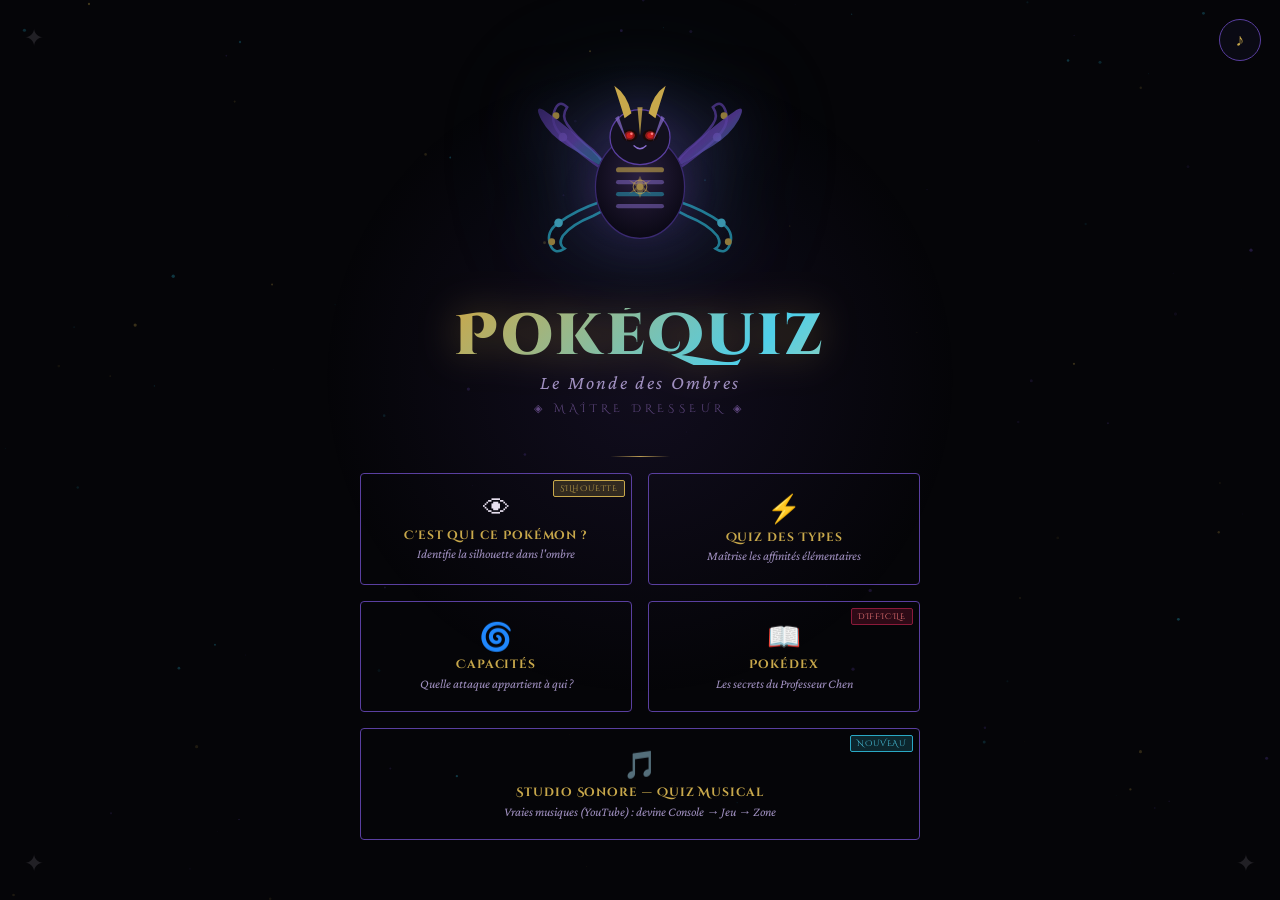
==== commit 14be7823: "Studio Sonore : vrai quiz musical YouTube (Console -> Jeu -> Zone) Refonte du mini-jeu musical : on " ====
--- a/index.html
+++ b/index.html
@@ -181,6 +181,16 @@
 .juke-btn{background:var(--shadow-mid);border:1px solid var(--gira-purple);color:var(--text-primary);padding:.5rem 1rem;border-radius:4px;cursor:pointer;font-family:'Cinzel Decorative',serif;font-size:.6rem;letter-spacing:.08em;transition:all .25s}
 .juke-btn:hover{border-color:var(--gira-teal);color:var(--gira-teal-bright)}
 .juke-btn.active{border-color:var(--gira-gold);color:var(--gira-gold);box-shadow:0 0 14px rgba(200,168,75,.25)}
+
+/* lecteur YouTube masqué (quiz « à l'oreille ») + UI du Studio Sonore */
+#yt-stage{position:fixed;left:-10000px;top:-10000px;width:200px;height:200px;opacity:0;pointer-events:none;z-index:-1}
+.yt-note{font-size:.75rem;color:var(--text-muted);font-style:italic;text-align:center;margin-top:.4rem}
+.yt-fallback{display:inline-block;margin-top:.5rem;font-family:'Cinzel Decorative',serif;font-size:.6rem;letter-spacing:.08em;color:var(--gira-teal-bright);border:1px solid var(--gira-teal);padding:.35rem .8rem;border-radius:4px}
+.funnel{display:flex;align-items:center;justify-content:center;gap:.35rem;margin-top:.6rem;flex-wrap:wrap}
+.funnel .fstep{font-family:'Cinzel Decorative',serif;font-size:.52rem;letter-spacing:.06em;color:var(--text-muted);padding:.2rem .55rem;border:.5px solid var(--shadow-light);border-radius:20px;white-space:nowrap}
+.funnel .fstep.on{color:var(--gira-gold);border-color:var(--gira-gold);box-shadow:0 0 10px rgba(200,168,75,.2)}
+.funnel .fstep.done{color:var(--gira-teal-bright);border-color:var(--gira-teal)}
+.funnel .farrow{color:var(--text-muted);font-size:.6rem}
 
 @media (max-width:520px){.answers-grid{grid-template-columns:1fr}.menu-grid{grid-template-columns:1fr;max-width:320px}}
 </style>
@@ -241,7 +251,7 @@
     <a class="menu-btn" href="jeu-types.html"><span class="pic">&#9889;</span><span class="bn">Quiz des Types</span><span class="bd">Maîtrise les affinités élémentaires</span></a>
     <a class="menu-btn" href="jeu-capacites.html"><span class="pic">&#127744;</span><span class="bn">Capacités</span><span class="bd">Quelle attaque appartient à qui ?</span></a>
     <a class="menu-btn" href="jeu-pokedex.html"><span class="badge badge-hard">DIFFICILE</span><span class="pic">&#128214;</span><span class="bn">Pokédex</span><span class="bd">Les secrets du Professeur Chen</span></a>
-    <a class="menu-btn" href="jeu-musique.html" style="grid-column:1 / -1"><span class="badge badge-music">NOUVEAU</span><span class="pic">&#127925;</span><span class="bn">Studio Sonore — Quiz Musical</span><span class="bd">Bandes-son légendaires + chiptune live + jukebox</span></a>
+    <a class="menu-btn" href="jeu-musique.html" style="grid-column:1 / -1"><span class="badge badge-music">NOUVEAU</span><span class="pic">&#127925;</span><span class="bn">Studio Sonore — Quiz Musical</span><span class="bd">Vraies musiques (YouTube) : devine Console → Jeu → Zone</span></a>
   </div>
 </div>
 <script>
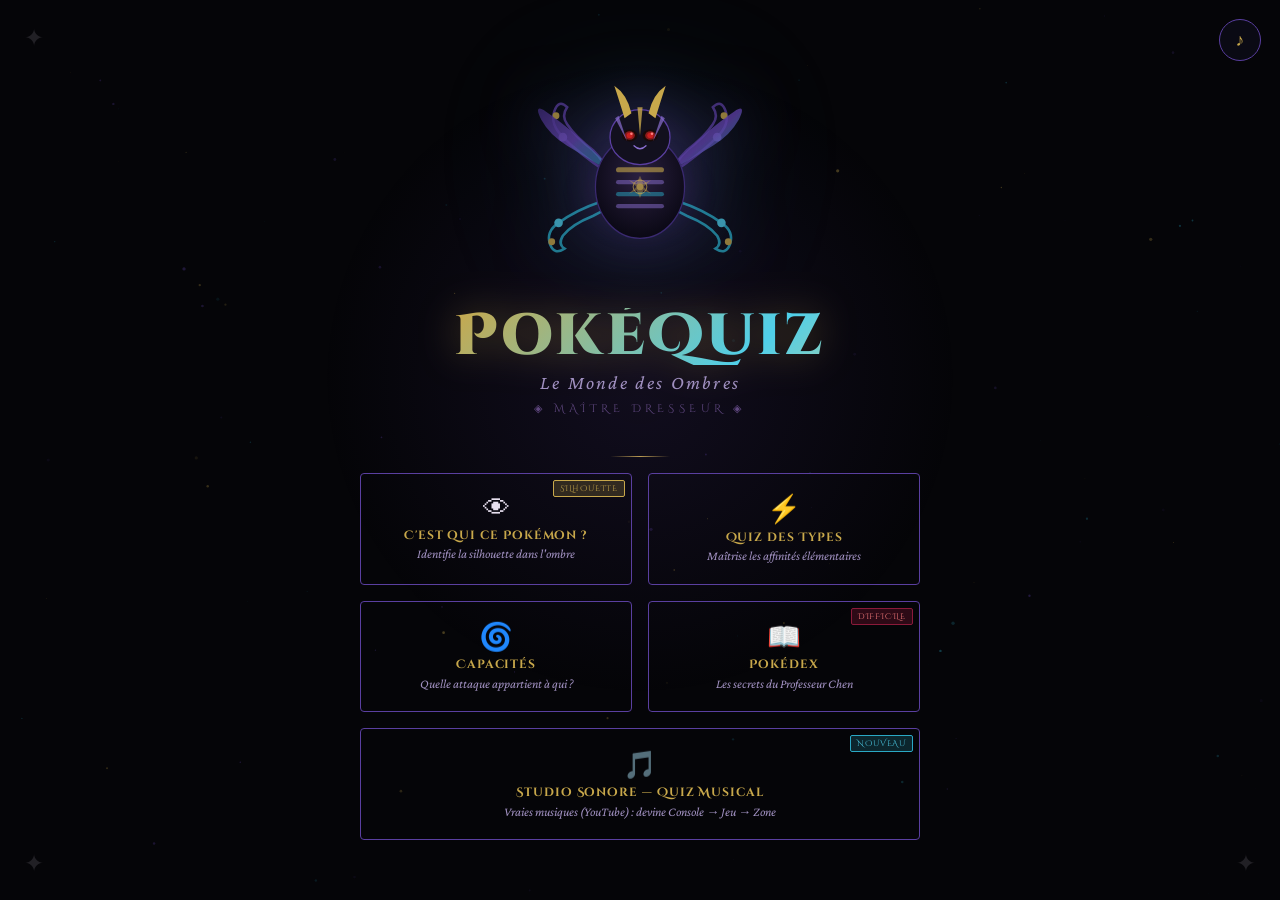
==== commit 106b83c7: "Studio Sonore : 42 morceaux, question unique en 3 parties + volume - base OST portee a 42 themes ree" ====
--- a/index.html
+++ b/index.html
@@ -192,7 +192,28 @@
 .funnel .fstep.done{color:var(--gira-teal-bright);border-color:var(--gira-teal)}
 .funnel .farrow{color:var(--text-muted);font-size:.6rem}
 
-@media (max-width:520px){.answers-grid{grid-template-columns:1fr}.menu-grid{grid-template-columns:1fr;max-width:320px}}
+/* contrôle de volume (Studio Sonore) */
+.vol-row{display:flex;align-items:center;justify-content:center;gap:.5rem;margin-top:.7rem}
+.vol-btn{background:var(--shadow-mid);border:1px solid var(--gira-purple);color:var(--gira-gold);width:34px;height:34px;border-radius:50%;cursor:pointer;font-size:.95rem;display:flex;align-items:center;justify-content:center;transition:all .2s;flex:none}
+.vol-btn:hover{border-color:var(--gira-gold);box-shadow:0 0 12px rgba(200,168,75,.25)}
+.vol-slider{-webkit-appearance:none;appearance:none;width:150px;max-width:45vw;height:4px;border-radius:3px;background:var(--shadow-light);outline:none;cursor:pointer}
+.vol-slider::-webkit-slider-thumb{-webkit-appearance:none;appearance:none;width:14px;height:14px;border-radius:50%;background:var(--gira-gold);cursor:pointer;box-shadow:0 0 6px rgba(200,168,75,.5)}
+.vol-slider::-moz-range-thumb{width:14px;height:14px;border:none;border-radius:50%;background:var(--gira-gold);cursor:pointer}
+.vol-val{font-family:'Cinzel Decorative',serif;font-size:.6rem;color:var(--text-secondary);min-width:2.2em;text-align:left}
+
+/* question en 3 parties : Console -> Jeu -> Zone (affichage en 3 temps) */
+.trio{display:flex;flex-direction:column;gap:1rem;margin-top:1.4rem}
+.trio-step{transition:opacity .3s}
+.trio-step.locked{opacity:.32;filter:grayscale(.4)}
+.trio-step.locked .trio-opts{pointer-events:none}
+.trio-label{font-family:'Cinzel Decorative',serif;font-size:.62rem;letter-spacing:.12em;color:var(--text-muted);text-transform:uppercase;margin-bottom:.5rem;display:flex;align-items:center;gap:.4rem}
+.trio-step.on .trio-label{color:var(--gira-gold)}
+.trio-step.solved .trio-label{color:var(--gira-teal-bright)}
+.trio-opts{display:grid;grid-template-columns:1fr 1fr;gap:.6rem}
+.trio-opts .answer-btn{padding:.7rem .8rem;font-size:.92rem}
+.answer-btn.chosen{border-color:var(--gira-gold);background:rgba(200,168,75,.12);box-shadow:0 0 14px rgba(200,168,75,.18)}
+
+@media (max-width:520px){.answers-grid{grid-template-columns:1fr}.menu-grid{grid-template-columns:1fr;max-width:320px}.trio-opts{grid-template-columns:1fr}}
 </style>
 </head>
 <body>
@@ -607,8 +628,27 @@
     document.querySelectorAll("#q-answers .answer-btn").forEach(b=>b.addEventListener("click",()=>choose(b)));
     document.getElementById("q-next").addEventListener("click",next);
     if(G.hints&&q.hint){document.getElementById("q-hint").addEventListener("click",useHint);}
-    if(q.onMounted)q.onMounted(q);
+    if(q.onMounted)q.onMounted(q,{resolve:resolveCustom});
     if(st.timer)startTimer();
+  }
+
+  /* résolution d'une question « personnalisée » (UI maison, ex. Studio Sonore en 3 parties).
+     ok=booléen ; fbHTML=contenu d'explication facultatif. Mutualise le scoring du moteur. */
+  function resolveCustom(ok,fbHTML){
+    if(st.answered)return;st.answered=true;clearTimer();
+    const fb=document.getElementById("q-feedback");
+    if(ok){
+      st.score++;st.streak++;st.best=Math.max(st.best,st.streak);
+      fb.className="feedback correct";
+      fb.innerHTML='<span class="fl">&#10022; Correct&#8201;!</span><span class="ft">'+(fbHTML||st.current.fbc||"")+'</span>';
+      Audio8.jingleGood();
+    }else{
+      st.streak=0;st.wrong++;if(st.maxLives)st.lives--;
+      fb.className="feedback wrong";
+      fb.innerHTML='<span class="fl">&#10022; Pas tout à fait</span><span class="ft">'+(fbHTML||st.current.fbw||"")+'</span>';
+      Audio8.jingleBad();
+    }
+    finishTurn();
   }
 
   function startTimer(){
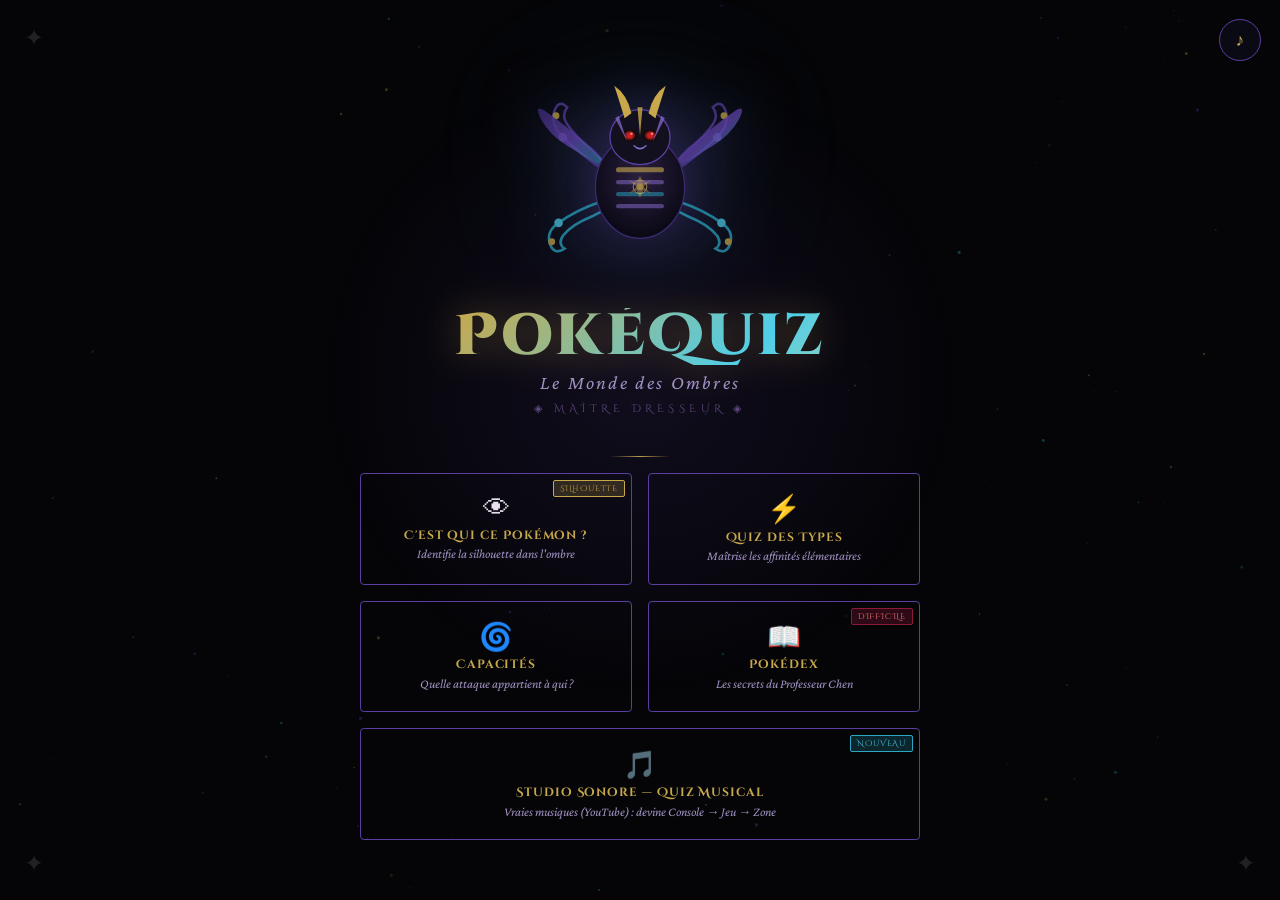
==== commit 83a080fd: "Quiz : bouton Pause (3 + 1/8 bonnes) + tunnel musique adaptatif Pause (moteur, partout où il y a un " ====
--- a/index.html
+++ b/index.html
@@ -97,6 +97,12 @@
 .chip span{display:block;font-size:1.05rem;color:var(--gira-gold);margin-top:2px}
 .chip.lives span{color:#ff7a7a}
 .chip.timer span{color:var(--gira-teal-bright)}
+.pause-btn{background:var(--shadow-deep);border:1px solid var(--gira-purple);color:var(--gira-gold);padding:.4rem .7rem;border-radius:4px;cursor:pointer;font-family:'Cinzel Decorative',serif;font-size:.55rem;letter-spacing:.08em;transition:all .2s;align-self:center}
+.pause-btn:hover:not(:disabled){border-color:var(--gira-gold);box-shadow:0 0 12px rgba(200,168,75,.25)}
+.pause-btn:disabled{opacity:.35;cursor:default}
+.pause-btn.paused{border-color:var(--gira-teal);color:var(--gira-teal-bright);box-shadow:0 0 12px rgba(42,168,196,.3)}
+.pause-btn .pcount{display:inline-block;margin-left:.2rem;padding:0 .35rem;border-radius:10px;background:rgba(200,168,75,.18);color:var(--gira-gold-bright)}
+.feedback .earn{display:inline-block;margin-top:.4rem;color:var(--gira-gold-bright);font-family:'Cinzel Decorative',serif;font-size:.62rem;letter-spacing:.06em}
 .streak-badge{display:inline-flex;align-items:center;gap:.3rem;padding:.25rem .6rem;border-radius:20px;background:rgba(200,168,75,.1);border:.5px solid rgba(200,168,75,.3);font-family:'Cinzel Decorative',serif;font-size:.55rem;color:var(--gira-gold);letter-spacing:.08em}
 .progress-wrap{width:100%;height:3px;background:var(--shadow-light);border-radius:2px;margin-bottom:1.4rem;overflow:hidden}
 .progress-fill{height:100%;background:linear-gradient(90deg,var(--gira-purple),var(--gira-teal));border-radius:2px;transition:width .4s cubic-bezier(.4,0,.2,1)}
@@ -578,7 +584,8 @@
 
   function start(d){
     st={diff:d,total:d.n===0?Infinity:d.n,infinite:d.n===0,lives:d.lives||0,maxLives:d.lives||0,
-        timer:d.timer||0,score:0,streak:0,best:0,i:0,wrong:0,answered:false,hintUsed:false};
+        timer:d.timer||0,score:0,streak:0,best:0,i:0,wrong:0,answered:false,hintUsed:false,
+        pausesLeft:3,paused:false};
     if(G.ambiance)Audio8.playSong(G.ambiance,true);
     showS("q-game");
     render();
@@ -594,7 +601,7 @@
 
   function render(){
     clearTimer();
-    st.answered=false;st.hintUsed=false;
+    st.answered=false;st.hintUsed=false;st.paused=false;
     const q=G.makeQuestion(st);
     st.current=q;
 
@@ -605,6 +612,7 @@
     h+='<div class="chip">SCORE<span>'+st.score+'</span></div>';
     if(st.maxLives)h+='<div class="chip lives">VIES<span>'+("&#10084;".repeat(st.lives)||"—")+'</span></div>';
     if(st.timer)h+='<div class="chip timer">TEMPS<span id="q-time">'+st.timer+'</span></div>';
+    if(st.timer)h+='<button class="pause-btn" id="q-pause"'+(st.pausesLeft>0?'':' disabled')+'>&#10073;&#10073; Pause <span class="pcount">'+st.pausesLeft+'</span></button>';
     if(st.streak>=3)h+='<div class="streak-badge">&#128293; '+st.streak+' série&#8201;!</div>';
     info.innerHTML=h;
 
@@ -628,6 +636,7 @@
     document.querySelectorAll("#q-answers .answer-btn").forEach(b=>b.addEventListener("click",()=>choose(b)));
     document.getElementById("q-next").addEventListener("click",next);
     if(G.hints&&q.hint){document.getElementById("q-hint").addEventListener("click",useHint);}
+    const pbn=document.getElementById("q-pause");if(pbn)pbn.addEventListener("click",togglePause);
     if(q.onMounted)q.onMounted(q,{resolve:resolveCustom});
     if(st.timer)startTimer();
   }
@@ -638,9 +647,11 @@
     if(st.answered)return;st.answered=true;clearTimer();
     const fb=document.getElementById("q-feedback");
     if(ok){
-      st.score++;st.streak++;st.best=Math.max(st.best,st.streak);
+      st.score++;
+      let earned=false;if(st.timer&&st.score%8===0){st.pausesLeft++;earned=true;}
+      st.streak++;st.best=Math.max(st.best,st.streak);
       fb.className="feedback correct";
-      fb.innerHTML='<span class="fl">&#10022; Correct&#8201;!</span><span class="ft">'+(fbHTML||st.current.fbc||"")+'</span>';
+      fb.innerHTML='<span class="fl">&#10022; Correct&#8201;!</span><span class="ft">'+(fbHTML||st.current.fbc||"")+(earned?'<br><span class="earn">&#9208; +1 pause gagnée&#8201;!</span>':'')+'</span>';
       Audio8.jingleGood();
     }else{
       st.streak=0;st.wrong++;if(st.maxLives)st.lives--;
@@ -652,14 +663,34 @@
   }
 
   function startTimer(){
-    let t=st.timer;const el=document.getElementById("q-time");
-    const pg=document.getElementById("q-progress");pg.className="progress-fill timer";pg.style.width="100%";
+    st._t=st.timer;st._tmax=st.timer;
+    const pg=document.getElementById("q-progress");if(pg){pg.className="progress-fill timer";pg.style.width="100%";}
+    runTimer();
+  }
+  function runTimer(){
+    const el=document.getElementById("q-time");
     timerInt=setInterval(()=>{
-      t--;if(el)el.textContent=t;pg.style.width=(t/st.timer*100)+"%";
-      if(t<=0){clearTimer();timeout();}
+      st._t--;if(el)el.textContent=st._t;const pg=document.getElementById("q-progress");if(pg)pg.style.width=(st._t/st._tmax*100)+"%";
+      if(st._t<=0){clearTimer();timeout();}
     },1000);
   }
   function clearTimer(){if(timerInt){clearInterval(timerInt);timerInt=null;}}
+
+  /* PAUSE — fige le minuteur de la question en cours (3 d'avance, +1 toutes les 8 bonnes réponses) */
+  function togglePause(){if(st.paused)resumeQ();else pauseQ();}
+  function pauseQ(){
+    if(!st.timer||st.answered||st.paused||st.pausesLeft<=0)return;
+    st.paused=true;st.pausesLeft--;clearTimer();Audio8.click();updatePauseBtn();
+  }
+  function resumeQ(){
+    if(!st.paused)return;st.paused=false;Audio8.click();updatePauseBtn();runTimer();
+  }
+  function updatePauseBtn(){
+    const pb=document.getElementById("q-pause");if(!pb)return;
+    if(st.answered){pb.disabled=true;return;}
+    if(st.paused){pb.innerHTML="&#9654; Reprendre";pb.classList.add("paused");pb.disabled=false;}
+    else{pb.innerHTML='&#10073;&#10073; Pause <span class="pcount">'+st.pausesLeft+'</span>';pb.classList.remove("paused");pb.disabled=(st.pausesLeft<=0);}
+  }
 
   function useHint(){
     if(st.answered||st.hintUsed)return;st.hintUsed=true;
@@ -691,10 +722,11 @@
     const fb=document.getElementById("q-feedback");
     if(ok){
       btn.classList.add("correct");
-      if(!st.hintUsed)st.score++;else st.score++; // l'indice n'enlève pas le point, juste la "perfection"
+      st.score++;
+      let earned=false;if(st.timer&&st.score%8===0){st.pausesLeft++;earned=true;}
       st.streak++;st.best=Math.max(st.best,st.streak);
       fb.className="feedback correct";
-      fb.innerHTML='<span class="fl">&#10022; Correct&#8201;!'+(st.hintUsed?" (avec indice)":"")+'</span><span class="ft">'+q.fbc+'</span>';
+      fb.innerHTML='<span class="fl">&#10022; Correct&#8201;!'+(st.hintUsed?" (avec indice)":"")+'</span><span class="ft">'+q.fbc+(earned?'<br><span class="earn">&#9208; +1 pause gagnée&#8201;!</span>':'')+'</span>';
       Audio8.jingleGood();spawnSparkles(btn);
       const sp=document.querySelector("#q-area .q-sprite");if(sp){sp.classList.remove("silhouette");sp.classList.add("reveal");}
     }else{
@@ -710,6 +742,7 @@
   function finishTurn(){
     document.getElementById("q-info").querySelector(".chip span").innerHTML=st.infinite?("&#8734; "+(st.i+1)):((st.i+1)+"/"+st.total);
     const lv=document.querySelector("#q-info .lives span");if(lv)lv.innerHTML="&#10084;".repeat(st.lives)||"—";
+    const pb=document.getElementById("q-pause");if(pb)pb.disabled=true;
     const nb=document.getElementById("q-next");
     if(st.maxLives&&st.lives<=0){nb.textContent="Game Over → résultats →";}
     else nb.textContent=(!st.infinite&&st.i+1>=st.total)?"Voir les résultats →":"Question suivante →";
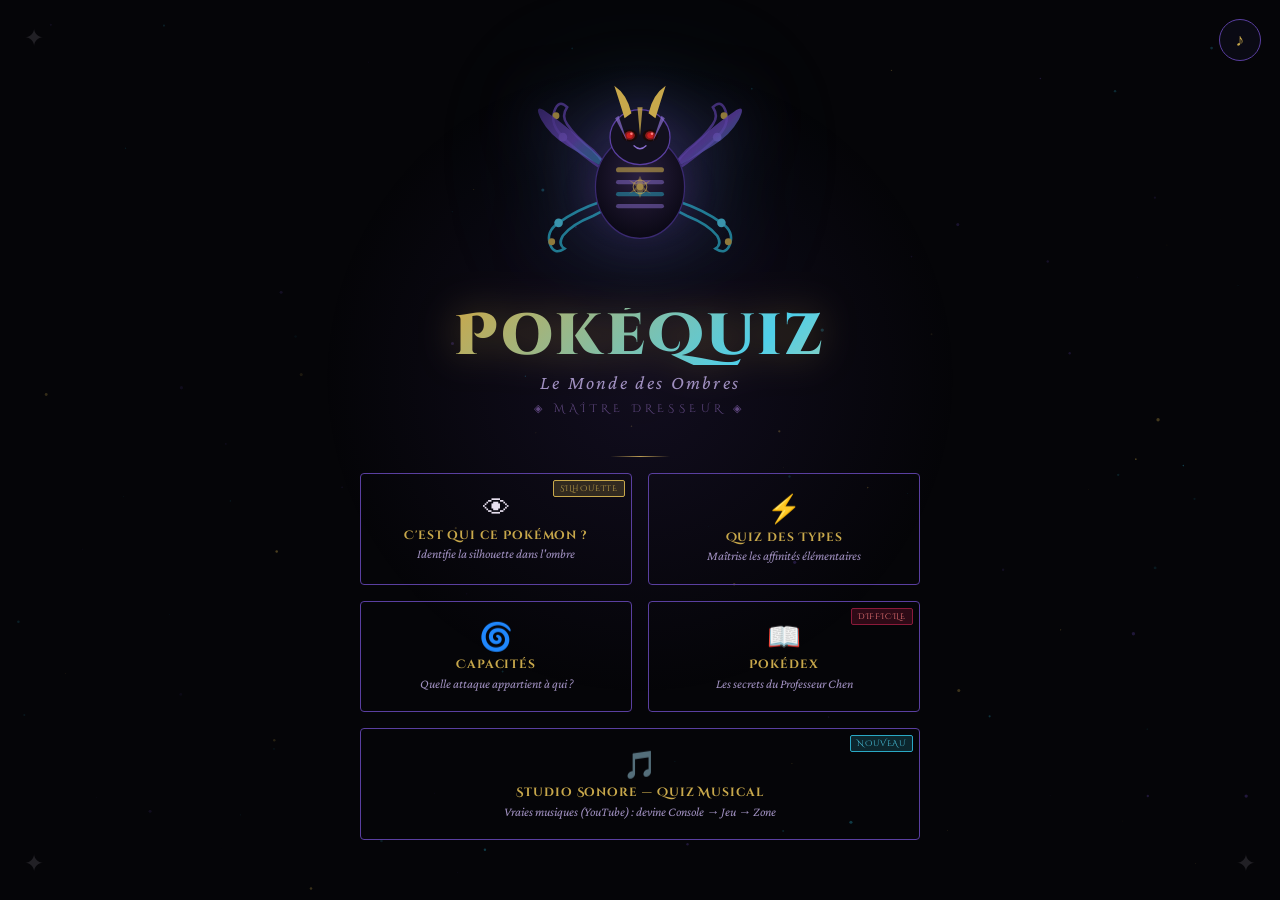
==== commit 527548d3: "Pause : met aussi la musique (lecteur YouTube) en pause - moteur : pauseQ/resumeQ appellent les hook" ====
--- a/index.html
+++ b/index.html
@@ -681,9 +681,11 @@
   function pauseQ(){
     if(!st.timer||st.answered||st.paused||st.pausesLeft<=0)return;
     st.paused=true;st.pausesLeft--;clearTimer();Audio8.click();updatePauseBtn();
+    if(G.onPause){try{G.onPause();}catch(e){}}
   }
   function resumeQ(){
     if(!st.paused)return;st.paused=false;Audio8.click();updatePauseBtn();runTimer();
+    if(G.onResume){try{G.onResume();}catch(e){}}
   }
   function updatePauseBtn(){
     const pb=document.getElementById("q-pause");if(!pb)return;
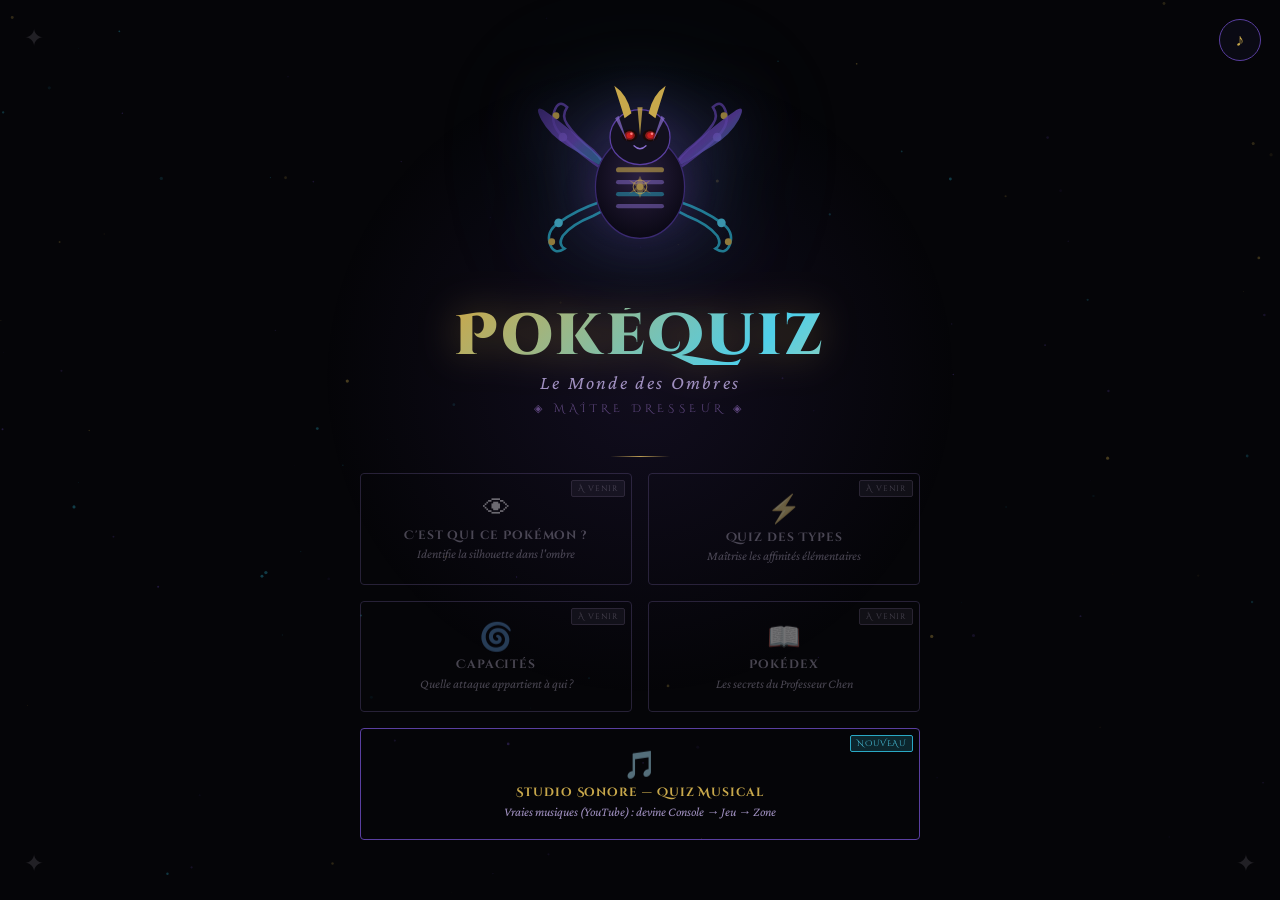
==== commit f605f269: "Menu : modes non travailles verrouilles "A venir" (sauf mode dev) - Silhouette, Types, Capacites, Po" ====
--- a/index.html
+++ b/index.html
@@ -67,6 +67,12 @@
 .badge-new{background:rgba(200,168,75,.2);color:var(--gira-gold);border:.5px solid var(--gira-gold)}
 .badge-hard{background:rgba(139,26,58,.3);color:#ff8080;border:.5px solid var(--gira-crimson)}
 .badge-music{background:rgba(42,168,196,.2);color:var(--gira-teal-bright);border:.5px solid var(--gira-teal)}
+.badge-soon{background:rgba(96,72,128,.35);color:var(--text-secondary);border:.5px solid var(--text-muted)}
+.badge-dev{background:rgba(42,168,196,.18);color:var(--gira-teal-bright);border:.5px solid var(--gira-teal)}
+.menu-btn.locked{opacity:.45;cursor:not-allowed;filter:grayscale(.55)}
+.menu-btn.locked:hover{transform:none;border-color:var(--gira-purple);box-shadow:none}
+.menu-btn.locked:hover::before{opacity:0}.menu-btn.locked::after{display:none}
+.menu-btn.locked .bn{color:var(--text-secondary)}
 .menu-rec{display:block;margin-top:.5rem;font-family:'Cinzel Decorative',serif;font-size:.55rem;letter-spacing:.05em;color:var(--gira-gold);opacity:.85;position:relative;z-index:1}
 .menu-reset{margin-top:1.4rem;font-family:'Cinzel Decorative',serif;font-size:.55rem;letter-spacing:.12em;color:var(--text-muted);background:none;border:none;cursor:pointer;text-transform:uppercase;transition:color .25s}
 .menu-reset:hover{color:#ff8080}
@@ -476,6 +482,17 @@
    Identifie le jeu par le nom de fichier de la page (jeu-silhouette…).
    ============================================================ */
 const GAMEKEY=(function(){try{return ((location.pathname.split("/").pop()||"index").replace(/\.html?$/i,""))||"index";}catch(e){return "index";}})();
+
+/* ============================================================
+   MODE DEV + VERROUS — modes « À venir », masqués aux visiteurs.
+   Accès dev : ouvrir n'importe quelle page avec ?dev=1 (mémorisé) ;
+   ?dev=0 pour repasser en mode visiteur.
+   ============================================================ */
+const DEVMODE=(function(){try{const p=new URLSearchParams(location.search);if(p.has("dev")){if(p.get("dev")==="0")localStorage.removeItem("pokequiz_dev");else localStorage.setItem("pokequiz_dev","1");}return localStorage.getItem("pokequiz_dev")==="1";}catch(e){return false;}})();
+const LOCKED_GAMES=["jeu-silhouette","jeu-types","jeu-capacites","jeu-pokedex"];
+/* garde : un mode verrouillé est inaccessible aux visiteurs (sauf mode dev) */
+if(!DEVMODE && LOCKED_GAMES.indexOf(GAMEKEY)>=0){try{location.replace("index.html?soon="+GAMEKEY);}catch(e){}}
+
 const Records=(function(){
   const KEY="pokequiz_records_v1";
   function load(){try{return JSON.parse(localStorage.getItem(KEY))||{};}catch(e){return {};}}
@@ -810,17 +827,30 @@
 <script>
 /* annotation des records sur les tuiles du menu + reset */
 (function menuRecords(){
+  var locked=(typeof LOCKED_GAMES!=="undefined")?LOCKED_GAMES:["jeu-silhouette","jeu-types","jeu-capacites","jeu-pokedex"];
+  var dev=(typeof DEVMODE!=="undefined")&&DEVMODE;
   document.querySelectorAll(".menu-grid .menu-btn").forEach(function(a){
-    var href=a.getAttribute("href")||"";var key=href.replace(/.html?$/i,"");
+    var href=a.getAttribute("href")||"";var key=href.replace(/\.html?$/i,"");
     var p=Records.bestPct(key);
     if(p!==null){var s=document.createElement("span");s.className="menu-rec";s.innerHTML="&#9670; Meilleure pr&eacute;cision&#8201;: "+p+"%";a.appendChild(s);}
+    if(locked.indexOf(key)>=0){
+      a.querySelectorAll(".badge").forEach(function(b){b.remove();}); /* retire SILHOUETTE / DIFFICILE… */
+      if(!dev){
+        a.classList.add("locked");a.setAttribute("aria-disabled","true");a.removeAttribute("href");
+        a.addEventListener("click",function(e){e.preventDefault();});
+        var sb=document.createElement("span");sb.className="badge badge-soon";sb.textContent="À venir";a.appendChild(sb);
+      }else{
+        var db=document.createElement("span");db.className="badge badge-dev";db.textContent="DEV";a.appendChild(db);
+      }
+    }
   });
   var grid=document.querySelector(".menu-grid");
   if(grid&&!document.getElementById("menu-reset")){
-    var raw=Records.load();if(!Object.keys(raw).length)return;
-    var b=document.createElement("button");b.id="menu-reset";b.className="menu-reset";b.innerHTML="&#9851; R&eacute;initialiser les records";
-    b.addEventListener("click",function(){if(confirm("Effacer tous tes records enregistrés ?")){Records.clearAll();location.reload();}});
-    grid.parentNode.appendChild(b);
+    var raw=Records.load();if(Object.keys(raw).length){
+      var b=document.createElement("button");b.id="menu-reset";b.className="menu-reset";b.innerHTML="&#9851; R&eacute;initialiser les records";
+      b.addEventListener("click",function(){if(confirm("Effacer tous tes records enregistrés ?")){Records.clearAll();location.reload();}});
+      grid.parentNode.appendChild(b);
+    }
   }
 })();
 </script>
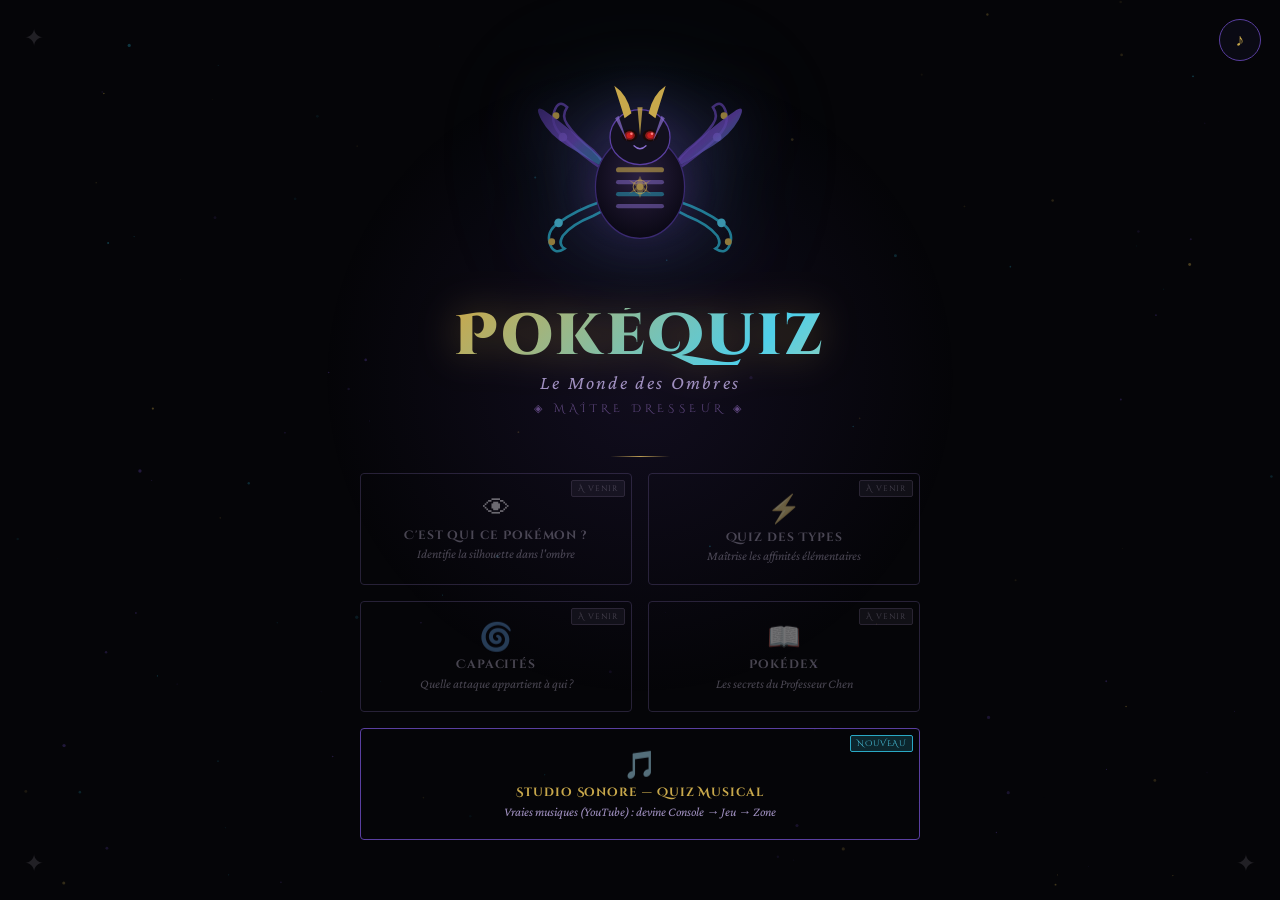
==== commit ba2f583f: "Studio Sonore : ecran de selection (jeux + types), bouton Passer, fix Quitter - moteur : ecran de re" ====
--- a/index.html
+++ b/index.html
@@ -135,6 +135,22 @@
 .equalizer .bar{width:6px;background:linear-gradient(to top,var(--gira-purple),var(--gira-teal-bright));border-radius:3px 3px 0 0;height:10px;transition:height .12s ease}
 .play-track-btn{background:transparent;border:1px solid var(--gira-teal);color:var(--gira-teal-bright);padding:.5rem 1.2rem;border-radius:4px;cursor:pointer;font-family:'Cinzel Decorative',serif;font-size:.65rem;letter-spacing:.12em;transition:all .25s}
 .play-track-btn:hover{background:rgba(42,168,196,.1);box-shadow:0 0 16px rgba(42,168,196,.3)}
+.skip-track-btn{background:transparent;border:1px dashed var(--text-muted);color:var(--text-secondary);padding:.45rem 1rem;border-radius:4px;cursor:pointer;font-family:'Cinzel Decorative',serif;font-size:.58rem;letter-spacing:.1em;transition:all .25s;margin-top:.4rem}
+.skip-track-btn:hover{border-color:var(--gira-gold);color:var(--gira-gold)}
+
+/* écran de sélection (jeux + types de musique) */
+.sel-section{width:100%;margin:1rem 0;text-align:left}
+.sel-head{display:flex;align-items:center;justify-content:space-between;border-bottom:.5px solid var(--gira-purple);padding-bottom:.4rem;margin-bottom:.7rem}
+.sel-head b{font-family:'Cinzel Decorative',serif;font-size:.7rem;letter-spacing:.1em;color:var(--gira-gold);text-transform:uppercase}
+.sel-toggle{background:none;border:1px solid var(--text-muted);color:var(--text-secondary);font-family:'Cinzel Decorative',serif;font-size:.5rem;letter-spacing:.08em;padding:.25rem .6rem;border-radius:3px;cursor:pointer;transition:all .2s}
+.sel-toggle:hover{border-color:var(--gira-gold);color:var(--gira-gold)}
+.sel-grid{display:grid;grid-template-columns:repeat(2,1fr);gap:.4rem .9rem}
+.sel-grid-cat{grid-template-columns:repeat(3,1fr)}
+.selopt{display:flex;align-items:center;gap:.5rem;font-size:.92rem;color:var(--text-primary);cursor:pointer;padding:.25rem 0}
+.selopt input{accent-color:var(--gira-gold);width:15px;height:15px;cursor:pointer;flex:none}
+.selopt em{color:var(--text-muted);font-style:normal;font-size:.8rem}
+.sel-count{margin-top:1rem;text-align:center;font-family:'Cinzel Decorative',serif;font-size:.62rem;letter-spacing:.06em;color:var(--gira-teal-bright)}
+@media (max-width:520px){.sel-grid{grid-template-columns:1fr}.sel-grid-cat{grid-template-columns:1fr}}
 
 /* answers */
 .answers-grid{display:grid;grid-template-columns:1fr 1fr;gap:.8rem}
@@ -551,6 +567,16 @@
         '<div class="mode-cards" id="q-modes"></div>'+
         '<a class="res-btn secondary" href="index.html">&#8592; Menu principal</a>'+
       '</div></div>'+
+      // select (écran de réglages facultatif : G.selectHTML)
+      '<div id="q-select" class="screen"><div class="start-wrap">'+
+        '<p class="sec-title">Réglages de la partie</p>'+
+        '<h1 class="sec-head" id="q-select-title"></h1>'+
+        '<div id="q-select-body" style="width:100%;max-width:700px"></div>'+
+        '<div class="res-btns" style="margin-top:1.6rem">'+
+          '<button class="res-btn primary" id="q-select-go">Commencer</button>'+
+          '<button class="res-btn secondary" id="q-select-back">&#8592; Modes</button>'+
+        '</div>'+
+      '</div></div>'+
       // game
       '<div id="q-game" class="screen"><div class="game-wrap">'+
         '<div class="game-header">'+
@@ -578,13 +604,25 @@
     G.difficulties.forEach(d=>{
       const c=document.createElement("div");c.className="mode-card"+(d.cls?(" "+d.cls):"");c.dataset.mode=d.key;
       c.innerHTML='<span class="mi">'+d.icon+'</span><p class="mn">'+d.label+'</p><p class="md">'+d.desc+'</p><p class="mrec"></p>';
-      c.addEventListener("click",()=>{Audio8.click();start(d);});
+      c.addEventListener("click",()=>{Audio8.click();if(G.selectHTML)openSelect(d);else start(d);});
       modes.appendChild(c);
     });
     document.getElementById("q-quit").addEventListener("click",quit);
     document.getElementById("q-replay").addEventListener("click",()=>{Audio8.click();start(st.diff);});
-    document.getElementById("q-change").addEventListener("click",()=>{Audio8.click();Audio8.stopLoop();showS("q-start");});
+    document.getElementById("q-change").addEventListener("click",()=>{Audio8.click();leaveGame();showS("q-start");});
+    document.getElementById("q-select-back").addEventListener("click",()=>{Audio8.click();showS("q-start");});
+    document.getElementById("q-select-go").addEventListener("click",()=>{Audio8.click();if(G.applySelect&&!G.applySelect())return;start(pendingDiff);});
     refreshModeRecords();
+  }
+
+  /* écran de sélection facultatif (entre le choix du mode et la partie) */
+  let pendingDiff=null;
+  function openSelect(d){
+    pendingDiff=d;
+    const t=document.getElementById("q-select-title");if(t)t.textContent=G.selectTitle||G.title;
+    document.getElementById("q-select-body").innerHTML=G.selectHTML();
+    if(G.onSelectMounted)try{G.onSelectMounted();}catch(e){}
+    showS("q-select");
   }
 
   /* met à jour la ligne de record sous chaque carte de mode (rejoue les valeurs sauvegardées) */
@@ -608,12 +646,15 @@
     render();
   }
 
+  /* arrête proprement tout ce qui tourne (minuteur, audio chiptune ET audio du jeu via G.onLeave) */
+  function leaveGame(){clearTimer();Audio8.stopLoop();st.paused=false;if(G.onLeave){try{G.onLeave();}catch(e){}}}
+
   function quit(){
     if(st.i>0){
       if(st.infinite||st.lives){ if(confirm("Terminer la partie et voir ton score ?")) return results(); return; }
       if(!confirm("Abandonner cette partie ? Tes progrès seront perdus."))return;
     }
-    Audio8.stopLoop();showS("q-start");
+    leaveGame();showS("q-start");
   }
 
   function render(){
@@ -654,8 +695,18 @@
     document.getElementById("q-next").addEventListener("click",next);
     if(G.hints&&q.hint){document.getElementById("q-hint").addEventListener("click",useHint);}
     const pbn=document.getElementById("q-pause");if(pbn)pbn.addEventListener("click",togglePause);
-    if(q.onMounted)q.onMounted(q,{resolve:resolveCustom});
+    if(q.onMounted)q.onMounted(q,{resolve:resolveCustom,skip:skipQ});
     if(st.timer)startTimer();
+  }
+
+  /* PASSER — abandonne le morceau courant (sans point ni faute) et enchaîne sur un nouveau.
+     Le jeu peut, via G.onSkip(st), réinitialiser son groupe de questions (ex. Studio Sonore : st._mq). */
+  function skipQ(){
+    if(st.answered)return;clearTimer();
+    if(G.onSkip){try{G.onSkip(st);}catch(e){}}
+    st.i++;
+    if(!st.infinite&&st.i>=st.total)return results();
+    render();
   }
 
   /* résolution d'une question « personnalisée » (UI maison, ex. Studio Sonore en 3 parties).
@@ -777,7 +828,7 @@
   }
 
   function results(){
-    clearTimer();Audio8.stopLoop();
+    leaveGame();
     const denom=Math.max(1,(st.score+st.wrong));
     const pct=Math.round(st.score/denom*100);
     document.getElementById("q-pct").textContent=pct+"%";
